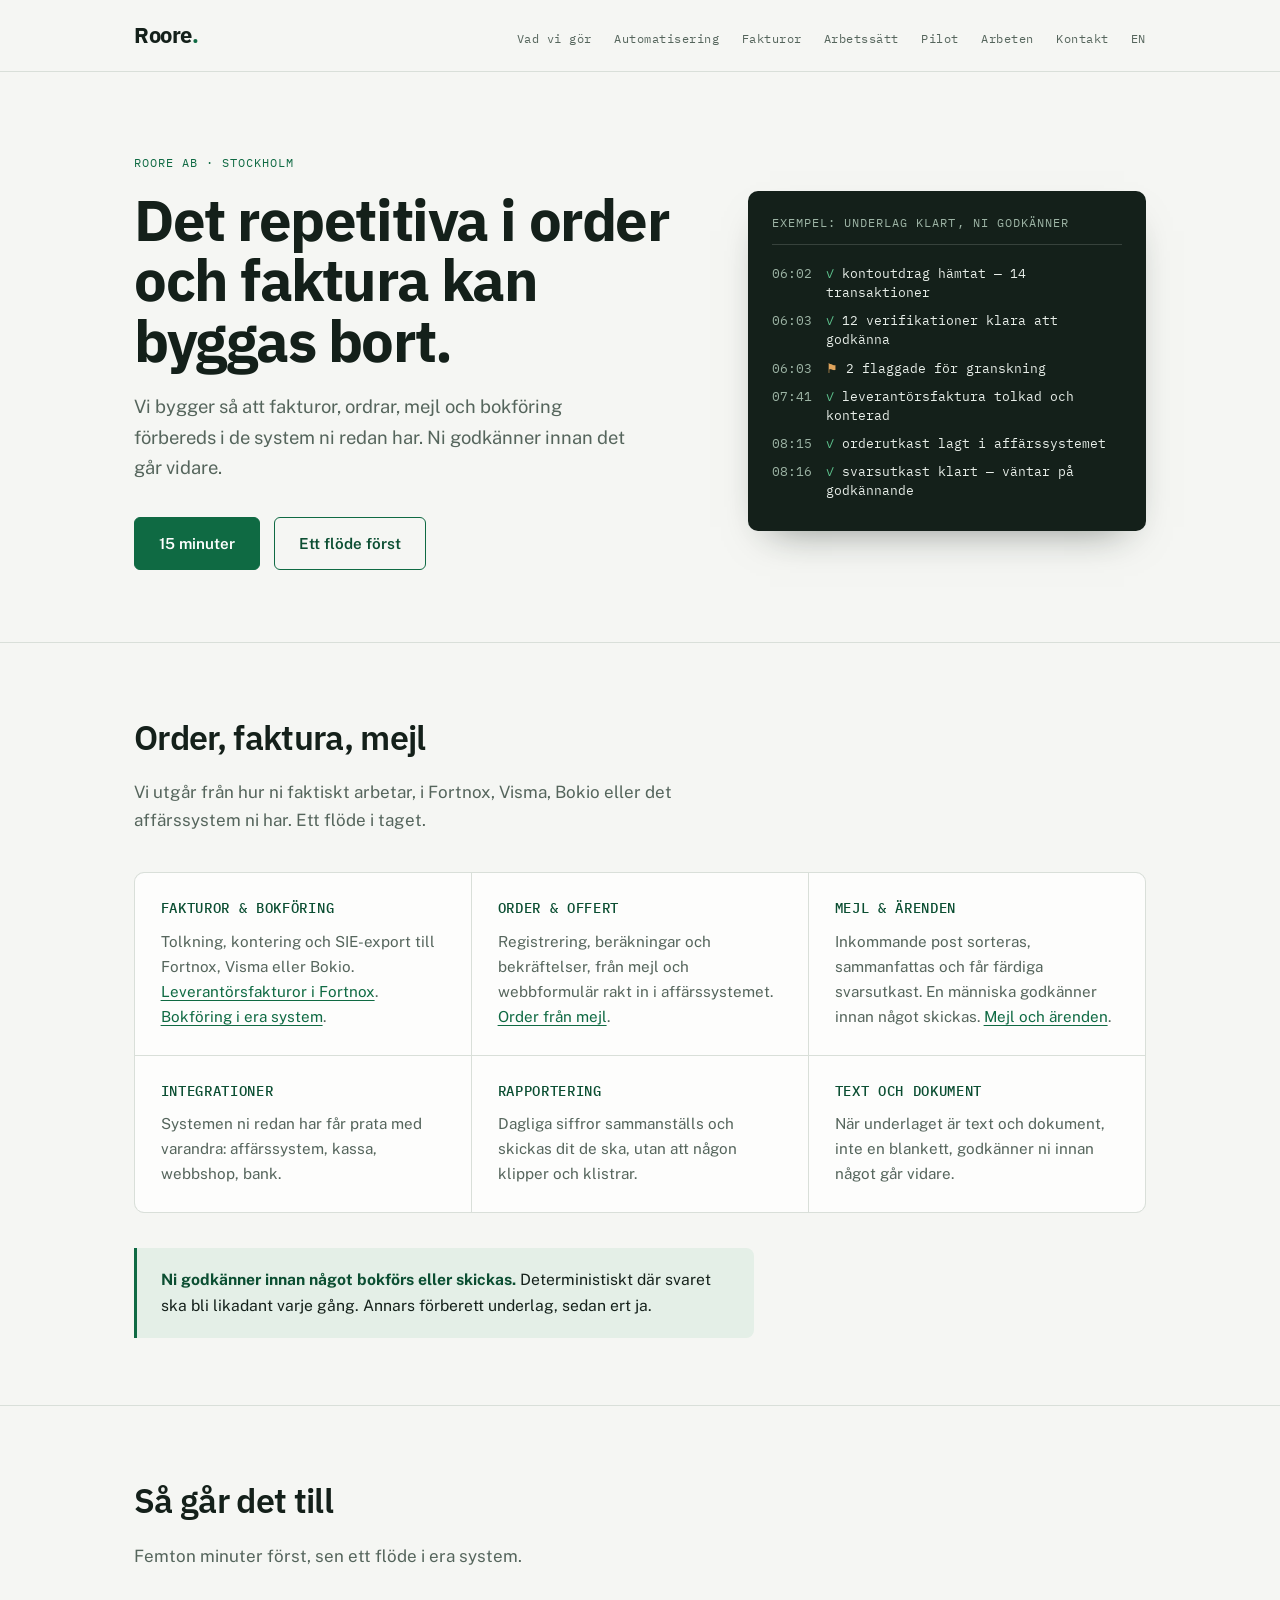
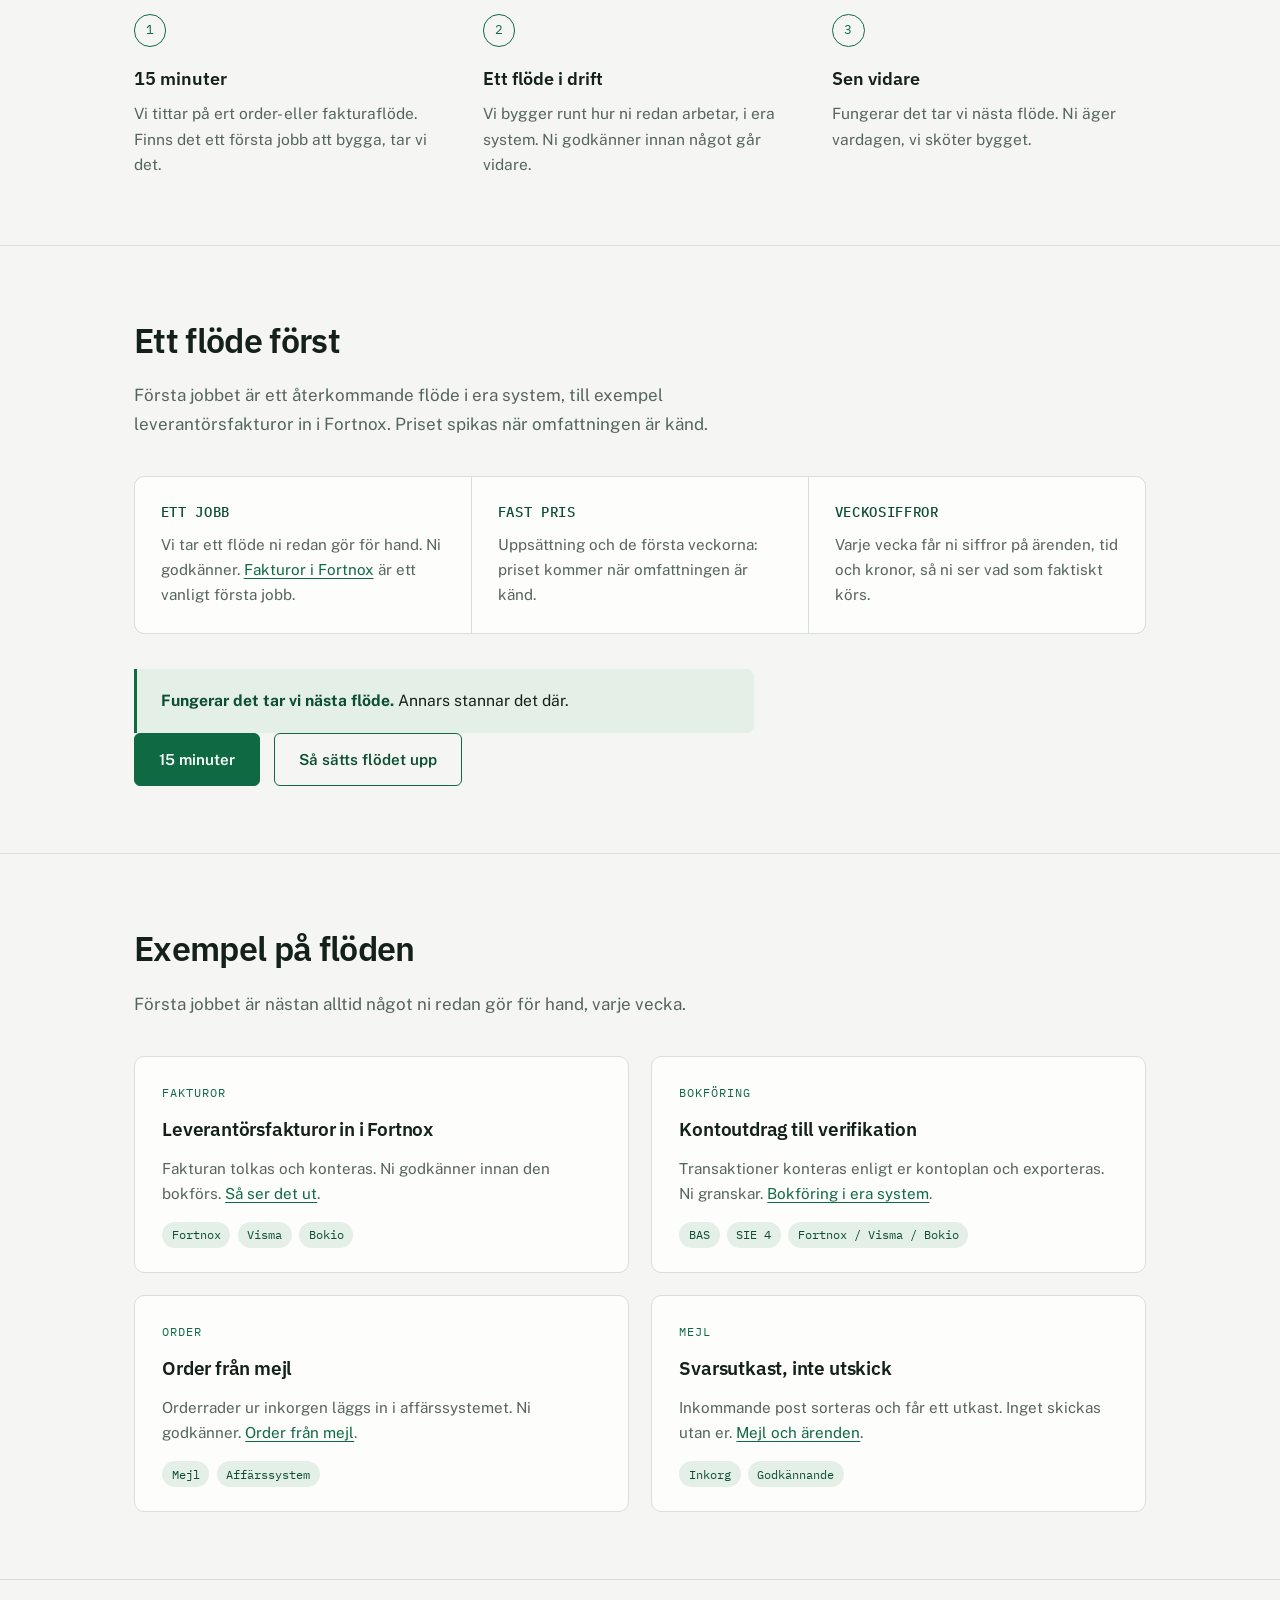
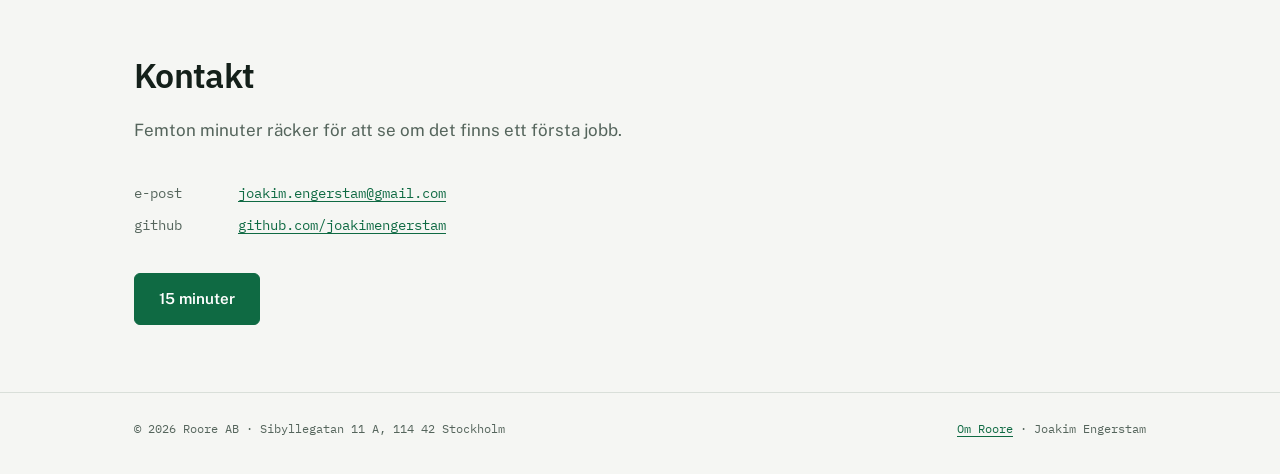
==== index.html @ 655c4628 "Minor updates" ====
<!DOCTYPE html>
<html lang="sv">
<head>
    <meta charset="UTF-8">
    <meta name="viewport" content="width=device-width, initial-scale=1.0">
    <title>Order och faktura, förberedda. Ni godkänner. | Roore AB</title>
    <meta name="description" content="Vi förbereder order, fakturor, mejl och bokföring i de system ni redan har. Ni godkänner innan det går vidare.">
    <link rel="canonical" href="https://roore.se/">
    <link rel="alternate" hreflang="sv" href="https://roore.se/">
    <link rel="alternate" hreflang="en" href="https://roore.se/en/">
    <link rel="alternate" hreflang="x-default" href="https://roore.se/">
    <meta name="theme-color" content="#0F6A43">
    <meta property="og:type" content="website">
    <meta property="og:locale" content="sv_SE">
    <meta property="og:locale:alternate" content="en_US">
    <meta property="og:site_name" content="Roore AB">
    <meta property="og:title" content="Order och faktura, förberedda. Ni godkänner. | Roore AB">
    <meta property="og:description" content="Vi förbereder order, fakturor, mejl och bokföring i de system ni redan har. Ni godkänner innan det går vidare.">
    <meta property="og:url" content="https://roore.se/">
    <meta property="og:image" content="https://roore.se/images/og.png">
    <meta property="og:image:width" content="1200">
    <meta property="og:image:height" content="630">
    <meta name="twitter:card" content="summary_large_image">
    <meta name="twitter:title" content="Order och faktura, förberedda. Ni godkänner. | Roore AB">
    <meta name="twitter:description" content="Vi förbereder order, fakturor, mejl och bokföring. Ni godkänner innan det går vidare.">
    <meta name="twitter:image" content="https://roore.se/images/og.png">
    <link rel="icon" href="/favicon.svg" type="image/svg+xml">
    <link rel="icon" href="/favicon.ico" sizes="any">
    <link rel="apple-touch-icon" href="/apple-touch-icon.png">
    <script type="application/ld+json">
{
  "@context": "https://schema.org",
  "@graph": [
    {
      "@type": "Organization",
      "@id": "https://roore.se/#organization",
      "name": "Roore AB",
      "url": "https://roore.se/",
      "email": "joakim.engerstam@gmail.com",
      "taxID": "556844-3856",
      "logo": "https://roore.se/apple-touch-icon.png",
      "address": {
        "@type": "PostalAddress",
        "streetAddress": "Sibyllegatan 11 A",
        "postalCode": "114 42",
        "addressLocality": "Stockholm",
        "addressCountry": "SE"
      },
      "sameAs": [
        "https://www.linkedin.com/company/roore"
      ]
    },
    {
      "@type": "ProfessionalService",
      "@id": "https://roore.se/#service",
      "name": "Roore AB",
      "url": "https://roore.se/",
      "image": "https://roore.se/images/og.png",
      "description": "Joakim Engerstam på Roore AB förbereder order, fakturor, mejl och bokföring i era system. Ni godkänner innan det går vidare.",
      "areaServed": {
        "@type": "Country",
        "name": "Sweden"
      },
      "provider": {
        "@id": "https://roore.se/#organization"
      }
    },
    {
      "@type": "WebSite",
      "@id": "https://roore.se/#website",
      "url": "https://roore.se/",
      "name": "Roore AB",
      "inLanguage": [
        "sv",
        "en"
      ],
      "publisher": {
        "@id": "https://roore.se/#organization"
      }
    }
  ]
}
    </script>
    <link rel="preconnect" href="https://fonts.googleapis.com">
    <link rel="preconnect" href="https://fonts.gstatic.com" crossorigin>
    <link href="https://fonts.googleapis.com/css2?family=IBM+Plex+Sans:ital,wght@0,400;0,500;0,600;0,700;1,400&family=Public+Sans:wght@400;500;600&family=IBM+Plex+Mono:wght@400;500&display=swap" rel="stylesheet">
    <link rel="stylesheet" href="./styles.css">
</head>

<body>
    <header class="site">
        <div class="site-bar">
            <a href="#top" class="logo">Roore<em>.</em></a>
            <nav class="site-nav" aria-label="Sidnavigation">
                <a href="#tjanster">Vad vi gör</a>
                <a href="/ai-medarbetare/">Automatisering</a>
                <a href="/leverantorsfakturor-fortnox/">Fakturor</a>
                <a href="#arbetssatt">Arbetssätt</a>
                <a href="/pilot/">Pilot</a>
                <a href="#arbeten">Arbeten</a>
                <a href="#kontakt">Kontakt</a>
                <a href="/en/" hreflang="en">EN</a>
            </nav>
        </div>
    </header>

    <main id="top">
        <!-- Hero -->
        <section class="hero">
            <div class="wrap hero-grid">
                <div>
                    <p class="eyebrow">Roore AB · Stockholm</p>
                    <h1>Det repetitiva i order och faktura kan byggas bort.</h1>
                    <p class="lede">
                        Vi bygger så att fakturor, ordrar, mejl och bokföring förbereds i de system ni redan har.
                        Ni godkänner innan det går vidare.
                    </p>
                    <div class="cta-row">
                        <a href="mailto:joakim.engerstam@gmail.com?subject=15%20minuter" class="btn btn-primary">15 minuter</a>
                        <a href="/pilot/" class="btn btn-ghost">Ett flöde först</a>
                    </div>
                </div>

                <!-- Morgonloggen — signature -->
                <div class="log-card" aria-label="Exempel: underlag klart, ni godkänner">
                    <p class="log-title">Exempel: underlag klart, ni godkänner</p>
                    <ol>
                        <li><span class="log-time">06:02</span><span><span class="log-ok">✓</span> kontoutdrag hämtat — 14 transaktioner</span></li>
                        <li><span class="log-time">06:03</span><span><span class="log-ok">✓</span> 12 verifikationer klara att godkänna</span></li>
                        <li><span class="log-time">06:03</span><span><span class="log-flag">⚑</span> 2 flaggade för granskning</span></li>
                        <li><span class="log-time">07:41</span><span><span class="log-ok">✓</span> leverantörsfaktura tolkad och konterad</span></li>
                        <li><span class="log-time">08:15</span><span><span class="log-ok">✓</span> orderutkast lagt i affärssystemet</span></li>
                        <li><span class="log-time">08:16</span><span><span class="log-ok">✓</span> svarsutkast klart — väntar på godkännande</span></li>
                    </ol>
                </div>
            </div>
        </section>

        <!-- Order, faktura, mejl -->
        <section class="block" id="tjanster">
            <div class="wrap">
                <h2>Order, faktura, mejl</h2>
                <p class="intro">
                    Vi utgår från hur ni faktiskt arbetar, i Fortnox, Visma, Bokio eller det affärssystem ni har.
                    Ett flöde i taget.
                </p>
                <div class="flows">
                    <div class="flow">
                        <h3>Fakturor &amp; bokföring</h3>
                        <p>Tolkning, kontering och SIE-export till Fortnox, Visma eller Bokio. <a href="/leverantorsfakturor-fortnox/">Leverantörsfakturor i Fortnox</a>. <a href="/bokforing/">Bokföring i era system</a>.</p>
                    </div>
                    <div class="flow">
                        <h3>Order &amp; offert</h3>
                        <p>Registrering, beräkningar och bekräftelser, från mejl och webbformulär rakt in i affärssystemet. <a href="/order-fran-mejl/">Order från mejl</a>.</p>
                    </div>
                    <div class="flow">
                        <h3>Mejl &amp; ärenden</h3>
                        <p>Inkommande post sorteras, sammanfattas och får färdiga svarsutkast. En människa godkänner innan något skickas. <a href="/mejl-arenden/">Mejl och ärenden</a>.</p>
                    </div>
                    <div class="flow">
                        <h3>Integrationer</h3>
                        <p>Systemen ni redan har får prata med varandra: affärssystem, kassa, webbshop, bank.</p>
                    </div>
                    <div class="flow">
                        <h3>Rapportering</h3>
                        <p>Dagliga siffror sammanställs och skickas dit de ska, utan att någon klipper och klistrar.</p>
                    </div>
                    <div class="flow">
                        <h3>Text och dokument</h3>
                        <p>När underlaget är text och dokument, inte en blankett, godkänner ni innan något går vidare.</p>
                    </div>
                </div>
                <p class="principle">
                    <strong>Ni godkänner innan något bokförs eller skickas.</strong>
                    Deterministiskt där svaret ska bli likadant varje gång. Annars förberett underlag, sedan ert ja.
                </p>
            </div>
        </section>

        <!-- Arbetssätt -->
        <section class="block" id="arbetssatt">
            <div class="wrap">
                <h2>Så går det till</h2>
                <p class="intro">Femton minuter först, sen ett flöde i era system.</p>
                <div class="steps">
                    <div class="step">
                        <h3>15 minuter</h3>
                        <p>Vi tittar på ert order- eller fakturaflöde. Finns det ett första jobb att bygga, tar vi det.</p>
                    </div>
                    <div class="step">
                        <h3>Ett flöde i drift</h3>
                        <p>Vi bygger runt hur ni redan arbetar, i era system. Ni godkänner innan något går vidare.</p>
                    </div>
                    <div class="step">
                        <h3>Sen vidare</h3>
                        <p>Fungerar det tar vi nästa flöde. Ni äger vardagen, vi sköter bygget.</p>
                    </div>
                </div>
            </div>
        </section>

        <!-- Pilot -->
        <section class="block" id="pilot">
            <div class="wrap">
                <h2>Ett flöde först</h2>
                <p class="intro">
                    Första jobbet är ett återkommande flöde i era system, till exempel leverantörsfakturor in i Fortnox.
                    Priset spikas när omfattningen är känd.
                </p>
                <div class="flows">
                    <div class="flow">
                        <h3>Ett jobb</h3>
                        <p>Vi tar ett flöde ni redan gör för hand. Ni godkänner. <a href="/leverantorsfakturor-fortnox/">Fakturor i Fortnox</a> är ett vanligt första jobb.</p>
                    </div>
                    <div class="flow">
                        <h3>Fast pris</h3>
                        <p>Uppsättning och de första veckorna: priset kommer när omfattningen är känd.</p>
                    </div>
                    <div class="flow">
                        <h3>Veckosiffror</h3>
                        <p>Varje vecka får ni siffror på ärenden, tid och kronor, så ni ser vad som faktiskt körs.</p>
                    </div>
                </div>
                <p class="principle">
                    <strong>Fungerar det tar vi nästa flöde.</strong>
                    Annars stannar det där.
                </p>
                <div class="cta-row">
                    <a href="mailto:joakim.engerstam@gmail.com?subject=15%20minuter" class="btn btn-primary">15 minuter</a>
                    <a href="/pilot/" class="btn btn-ghost">Så sätts flödet upp</a>
                </div>
            </div>
        </section>

        <!-- Utvalda arbeten -->
        <section class="block" id="arbeten">
            <div class="wrap">
                <h2>Exempel på flöden</h2>
                <p class="intro">Första jobbet är nästan alltid något ni redan gör för hand, varje vecka.</p>
                <div class="works">
                    <div class="work">
                        <p class="kicker">Fakturor</p>
                        <h3>Leverantörsfakturor in i Fortnox</h3>
                        <p>Fakturan tolkas och konteras. Ni godkänner innan den bokförs. <a href="/leverantorsfakturor-fortnox/">Så ser det ut</a>.</p>
                        <div class="tags"><span class="tag">Fortnox</span><span class="tag">Visma</span><span class="tag">Bokio</span></div>
                    </div>
                    <div class="work">
                        <p class="kicker">Bokföring</p>
                        <h3>Kontoutdrag till verifikation</h3>
                        <p>Transaktioner konteras enligt er kontoplan och exporteras. Ni granskar. <a href="/bokforing/">Bokföring i era system</a>.</p>
                        <div class="tags"><span class="tag">BAS</span><span class="tag">SIE 4</span><span class="tag">Fortnox / Visma / Bokio</span></div>
                    </div>
                    <div class="work">
                        <p class="kicker">Order</p>
                        <h3>Order från mejl</h3>
                        <p>Orderrader ur inkorgen läggs in i affärssystemet. Ni godkänner. <a href="/order-fran-mejl/">Order från mejl</a>.</p>
                        <div class="tags"><span class="tag">Mejl</span><span class="tag">Affärssystem</span></div>
                    </div>
                    <div class="work">
                        <p class="kicker">Mejl</p>
                        <h3>Svarsutkast, inte utskick</h3>
                        <p>Inkommande post sorteras och får ett utkast. Inget skickas utan er. <a href="/mejl-arenden/">Mejl och ärenden</a>.</p>
                        <div class="tags"><span class="tag">Inkorg</span><span class="tag">Godkännande</span></div>
                    </div>
                </div>
            </div>
        </section>

        <!-- Kontakt -->
        <section class="block" id="kontakt">
            <div class="wrap">
                <h2>Kontakt</h2>
                <p class="intro">
                    Femton minuter räcker för att se om det finns ett första jobb.
                </p>
                <ul class="contact-lines">
                    <li><span class="label">e-post</span><a href="mailto:joakim.engerstam@gmail.com">joakim.engerstam@gmail.com</a></li>
                    <li><span class="label">github</span><a href="https://github.com/joakimengerstam" rel="noopener">github.com/joakimengerstam</a></li>
                </ul>
                <a href="mailto:joakim.engerstam@gmail.com?subject=15%20minuter" class="btn btn-primary">15 minuter</a>
            </div>
        </section>
    </main>

    <footer class="site">
        <div class="wrap">
            <span>© 2026 Roore AB · Sibyllegatan 11 A, 114 42 Stockholm</span>
            <span><a href="/om/">Om Roore</a> · Joakim Engerstam</span>
        </div>
    </footer>

</body>
</html>
---- styles.css ----
/* ============================================================
   Roore AB — company page
   Palette: paper #F5F6F3 · ink #14201A · green #0F6A43 · amber #B4690E
   Type: IBM Plex Sans (display) · Public Sans (body) · IBM Plex Mono (utility)
   ============================================================ */

:root {
    --paper: #F5F6F3;
    --paper-raised: #FDFDFC;
    --ink: #14201A;
    --muted: #55655C;
    --line: #D9DFD9;
    --green: #0F6A43;
    --green-deep: #0B4E32;
    --green-soft: #E4EFE7;
    --amber: #B4690E;

    --font-display: "IBM Plex Sans", "Public Sans", sans-serif;
    --font-body: "Public Sans", -apple-system, sans-serif;
    --font-mono: "IBM Plex Mono", ui-monospace, monospace;

    --measure: 62ch;
    --page: 1060px;
}

* { margin: 0; padding: 0; box-sizing: border-box; }

html { scroll-behavior: smooth; }

body {
    font-family: var(--font-body);
    font-size: 1.0625rem;
    line-height: 1.65;
    color: var(--ink);
    background: var(--paper);
    -webkit-font-smoothing: antialiased;
}

::selection { background: var(--green); color: #fff; }

a { color: var(--green); text-decoration-thickness: 1px; text-underline-offset: 3px; }
a:hover { color: var(--green-deep); }

:focus-visible {
    outline: 2px solid var(--green);
    outline-offset: 3px;
    border-radius: 2px;
}

.wrap {
    max-width: var(--page);
    margin: 0 auto;
    padding: 0 1.5rem;
}

/* ---------- header ---------- */

header.site {
    border-bottom: 1px solid var(--line);
    background: var(--paper);
}

.site-bar {
    max-width: var(--page);
    margin: 0 auto;
    padding: 1.1rem 1.5rem;
    display: flex;
    align-items: baseline;
    justify-content: space-between;
    gap: 1rem;
    flex-wrap: wrap;
}

.logo {
    font-family: var(--font-display);
    font-weight: 700;
    font-size: 1.35rem;
    letter-spacing: -0.02em;
    color: var(--ink);
    text-decoration: none;
}
.logo em { font-style: normal; color: var(--green); }

nav.site-nav { display: flex; gap: 1.4rem; flex-wrap: wrap; }
nav.site-nav a {
    font-family: var(--font-mono);
    font-size: 0.78rem;
    letter-spacing: 0.04em;
    color: var(--muted);
    text-decoration: none;
}
nav.site-nav a:hover { color: var(--green-deep); }

/* ---------- hero ---------- */

.hero { padding: 5rem 0 4.5rem; }

.hero-grid {
    display: grid;
    grid-template-columns: minmax(0, 7fr) minmax(0, 5fr);
    gap: 3.5rem;
    align-items: center;
}

.eyebrow {
    font-family: var(--font-mono);
    font-size: 0.78rem;
    letter-spacing: 0.08em;
    text-transform: uppercase;
    color: var(--green);
    margin-bottom: 1.1rem;
}

.hero h1 {
    font-family: var(--font-display);
    font-weight: 700;
    font-size: clamp(2.3rem, 5.2vw, 3.6rem);
    line-height: 1.05;
    letter-spacing: -0.025em;
    margin-bottom: 1.3rem;
}

.hero .lede {
    max-width: 46ch;
    font-size: 1.15rem;
    color: var(--muted);
    margin-bottom: 2.1rem;
}

.cta-row { display: flex; gap: 0.9rem; flex-wrap: wrap; }

.btn {
    display: inline-block;
    font-family: var(--font-body);
    font-weight: 600;
    font-size: 0.95rem;
    padding: 0.8rem 1.5rem;
    border-radius: 6px;
    text-decoration: none;
    border: 1.5px solid var(--green);
    transition: background 0.15s ease, color 0.15s ease;
}
.btn-primary { background: var(--green); color: #fff; }
.btn-primary:hover { background: var(--green-deep); border-color: var(--green-deep); color: #fff; }
.btn-ghost { color: var(--green-deep); background: transparent; }
.btn-ghost:hover { background: var(--green-soft); color: var(--green-deep); }

/* ---------- morgonloggen (signature) ---------- */

.log-card {
    background: var(--ink);
    color: #E8EEE9;
    border-radius: 10px;
    padding: 1.4rem 1.5rem 1.6rem;
    box-shadow: 0 18px 40px -22px rgba(20, 32, 26, 0.55);
}

.log-title {
    font-family: var(--font-mono);
    font-size: 0.72rem;
    letter-spacing: 0.09em;
    text-transform: uppercase;
    color: #9DB4A5;
    border-bottom: 1px solid rgba(232, 238, 233, 0.16);
    padding-bottom: 0.75rem;
    margin-bottom: 0.9rem;
}

.log-card ol { list-style: none; }

.log-card li {
    font-family: var(--font-mono);
    font-size: 0.8rem;
    line-height: 1.5;
    display: flex;
    gap: 0.9rem;
    padding: 0.28rem 0;
    opacity: 0;
    animation: log-line 0.5s ease forwards;
}
.log-card li:nth-child(1) { animation-delay: 0.3s; }
.log-card li:nth-child(2) { animation-delay: 0.75s; }
.log-card li:nth-child(3) { animation-delay: 1.2s; }
.log-card li:nth-child(4) { animation-delay: 1.9s; }
.log-card li:nth-child(5) { animation-delay: 2.5s; }
.log-card li:nth-child(6) { animation-delay: 3.1s; }

.log-time { color: #9DB4A5; flex-shrink: 0; }
.log-ok { color: #5CC08C; }
.log-flag { color: #E0A45C; }

@keyframes log-line {
    from { opacity: 0; transform: translateY(5px); }
    to   { opacity: 1; transform: none; }
}

/* ---------- sections ---------- */

section.block { padding: 4.2rem 0; border-top: 1px solid var(--line); }

.block h2 {
    font-family: var(--font-display);
    font-weight: 600;
    font-size: clamp(1.55rem, 3vw, 2.1rem);
    letter-spacing: -0.02em;
    margin-bottom: 0.8rem;
}

.block .intro {
    max-width: var(--measure);
    color: var(--muted);
    margin-bottom: 2.4rem;
}

/* vad vi automatiserar */

.flows {
    display: grid;
    grid-template-columns: repeat(auto-fit, minmax(280px, 1fr));
    gap: 1px;
    background: var(--line);
    border: 1px solid var(--line);
    border-radius: 10px;
    overflow: hidden;
}

.flow {
    background: var(--paper-raised);
    padding: 1.5rem 1.6rem 1.6rem;
}
.flow h3 {
    font-family: var(--font-mono);
    font-size: 0.85rem;
    font-weight: 500;
    letter-spacing: 0.05em;
    text-transform: uppercase;
    color: var(--green-deep);
    margin-bottom: 0.55rem;
}
.flow p { font-size: 0.95rem; color: var(--muted); }

.principle {
    max-width: var(--measure);
    margin-top: 2.2rem;
    padding: 1.2rem 1.5rem;
    background: var(--green-soft);
    border-left: 3px solid var(--green);
    border-radius: 0 8px 8px 0;
    font-size: 0.98rem;
}
.principle strong { color: var(--green-deep); }

/* arbetssätt */

.steps {
    display: grid;
    grid-template-columns: repeat(auto-fit, minmax(260px, 1fr));
    gap: 2.2rem;
    counter-reset: step;
}

.step { position: relative; padding-top: 0.4rem; }
.step::before {
    counter-increment: step;
    content: counter(step);
    display: block;
    font-family: var(--font-mono);
    font-size: 0.8rem;
    color: var(--green);
    border: 1px solid var(--green);
    border-radius: 999px;
    width: 1.9rem;
    height: 1.9rem;
    line-height: 1.9rem;
    text-align: center;
    margin-bottom: 1rem;
}
.step h3 {
    font-family: var(--font-display);
    font-weight: 600;
    font-size: 1.15rem;
    margin-bottom: 0.5rem;
}
.step p { font-size: 0.97rem; color: var(--muted); }

/* arbeten */

.works {
    display: grid;
    grid-template-columns: repeat(2, minmax(0, 1fr));
    gap: 1.4rem;
}

@media (max-width: 680px) {
    .works { grid-template-columns: 1fr; }
}

.work {
    background: var(--paper-raised);
    border: 1px solid var(--line);
    border-radius: 10px;
    padding: 1.6rem 1.7rem 1.5rem;
    display: flex;
    flex-direction: column;
    gap: 0.7rem;
}
.work .kicker {
    font-family: var(--font-mono);
    font-size: 0.72rem;
    letter-spacing: 0.08em;
    text-transform: uppercase;
    color: var(--green);
}
.work h3 {
    font-family: var(--font-display);
    font-weight: 600;
    font-size: 1.2rem;
    letter-spacing: -0.01em;
}
.work p { font-size: 0.95rem; color: var(--muted); flex-grow: 1; }

.tags { display: flex; flex-wrap: wrap; gap: 0.45rem; margin-top: 0.3rem; }
.tag {
    font-family: var(--font-mono);
    font-size: 0.72rem;
    color: var(--green-deep);
    background: var(--green-soft);
    padding: 0.22rem 0.6rem;
    border-radius: 999px;
}

/* kontakt */

.contact-lines {
    list-style: none;
    display: grid;
    gap: 0.55rem;
    margin-bottom: 2.2rem;
}
.contact-lines li {
    font-family: var(--font-mono);
    font-size: 0.88rem;
}
.contact-lines .label { color: var(--muted); display: inline-block; min-width: 6.5rem; }

/* footer */

footer.site {
    border-top: 1px solid var(--line);
    padding: 1.6rem 0 2.2rem;
}
footer.site .wrap {
    display: flex;
    justify-content: space-between;
    gap: 1rem;
    flex-wrap: wrap;
    font-family: var(--font-mono);
    font-size: 0.75rem;
    color: var(--muted);
}

/* ---------- responsive & motion ---------- */

@media (max-width: 820px) {
    .hero { padding: 3.2rem 0 3rem; }
    .hero-grid { grid-template-columns: 1fr; gap: 2.4rem; }
    section.block { padding: 3rem 0; }
}

@media (prefers-reduced-motion: reduce) {
    html { scroll-behavior: auto; }
    .log-card li { animation: none; opacity: 1; }
}
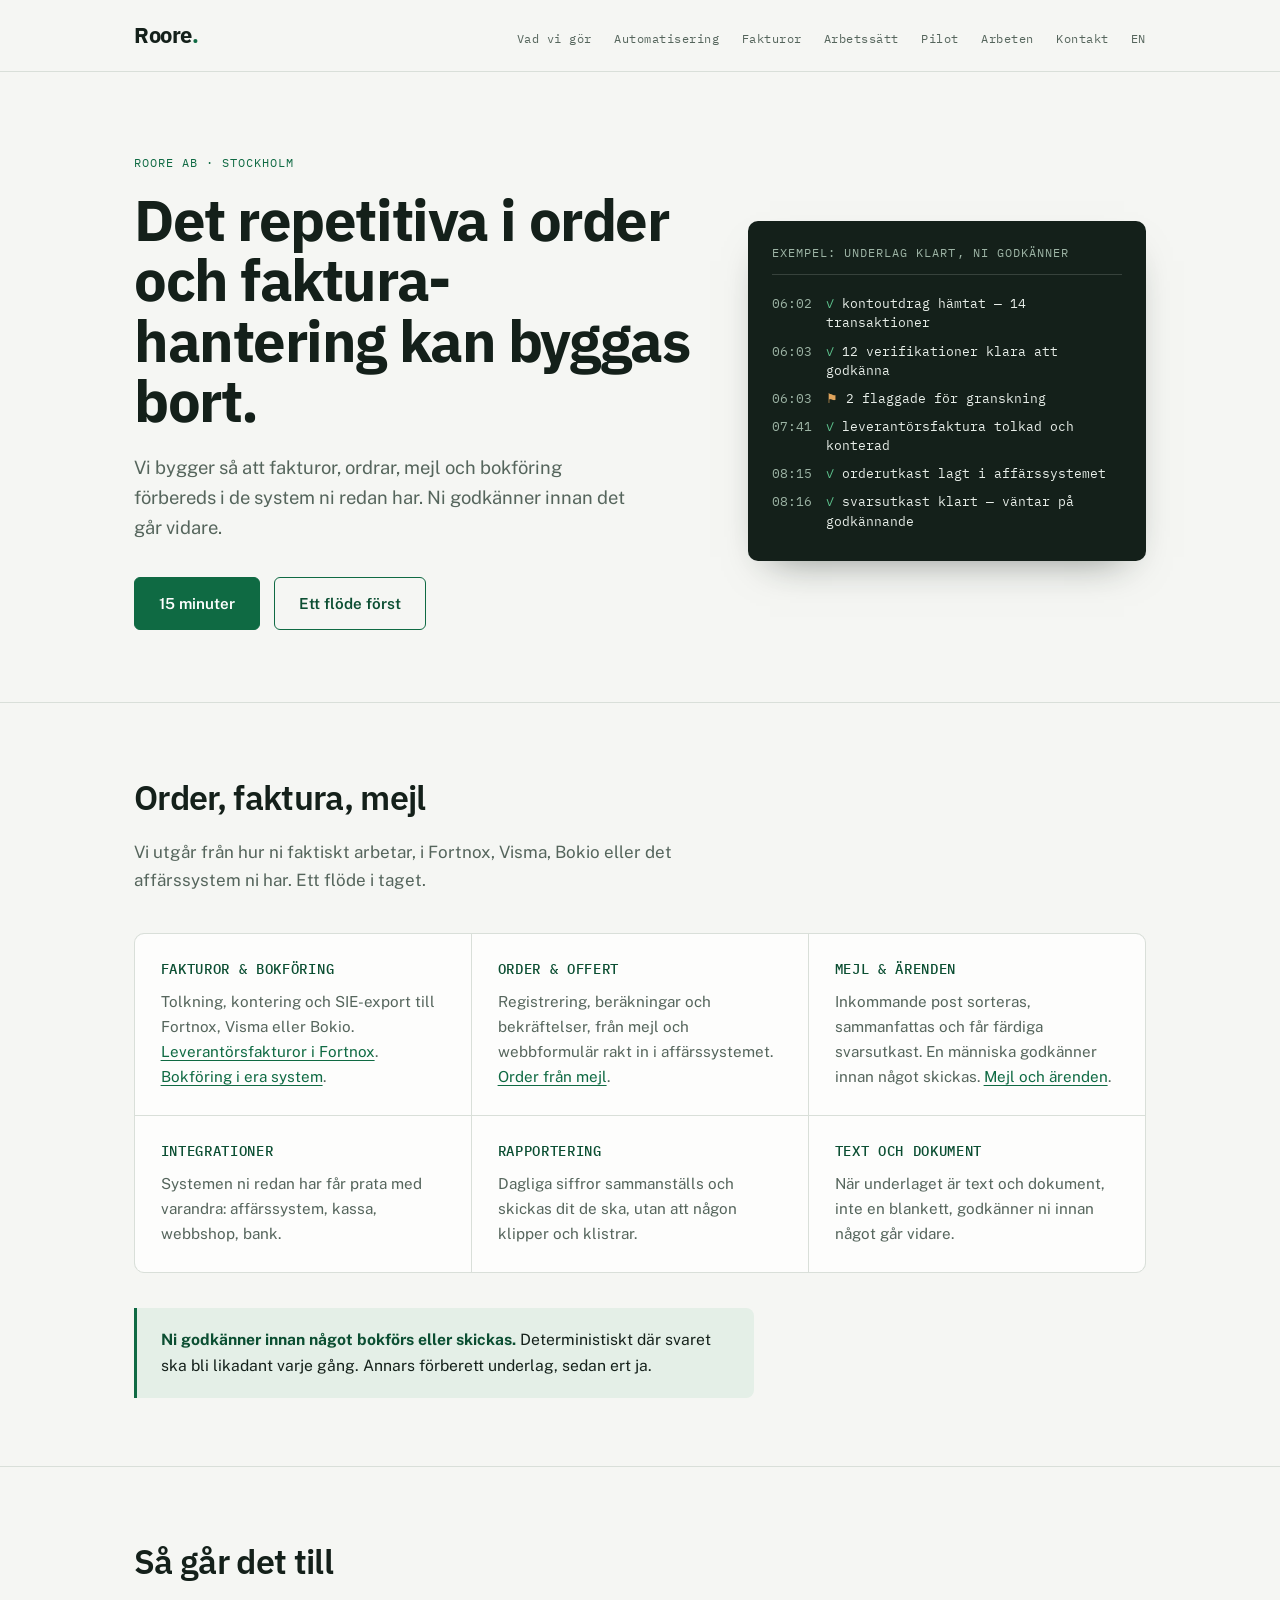
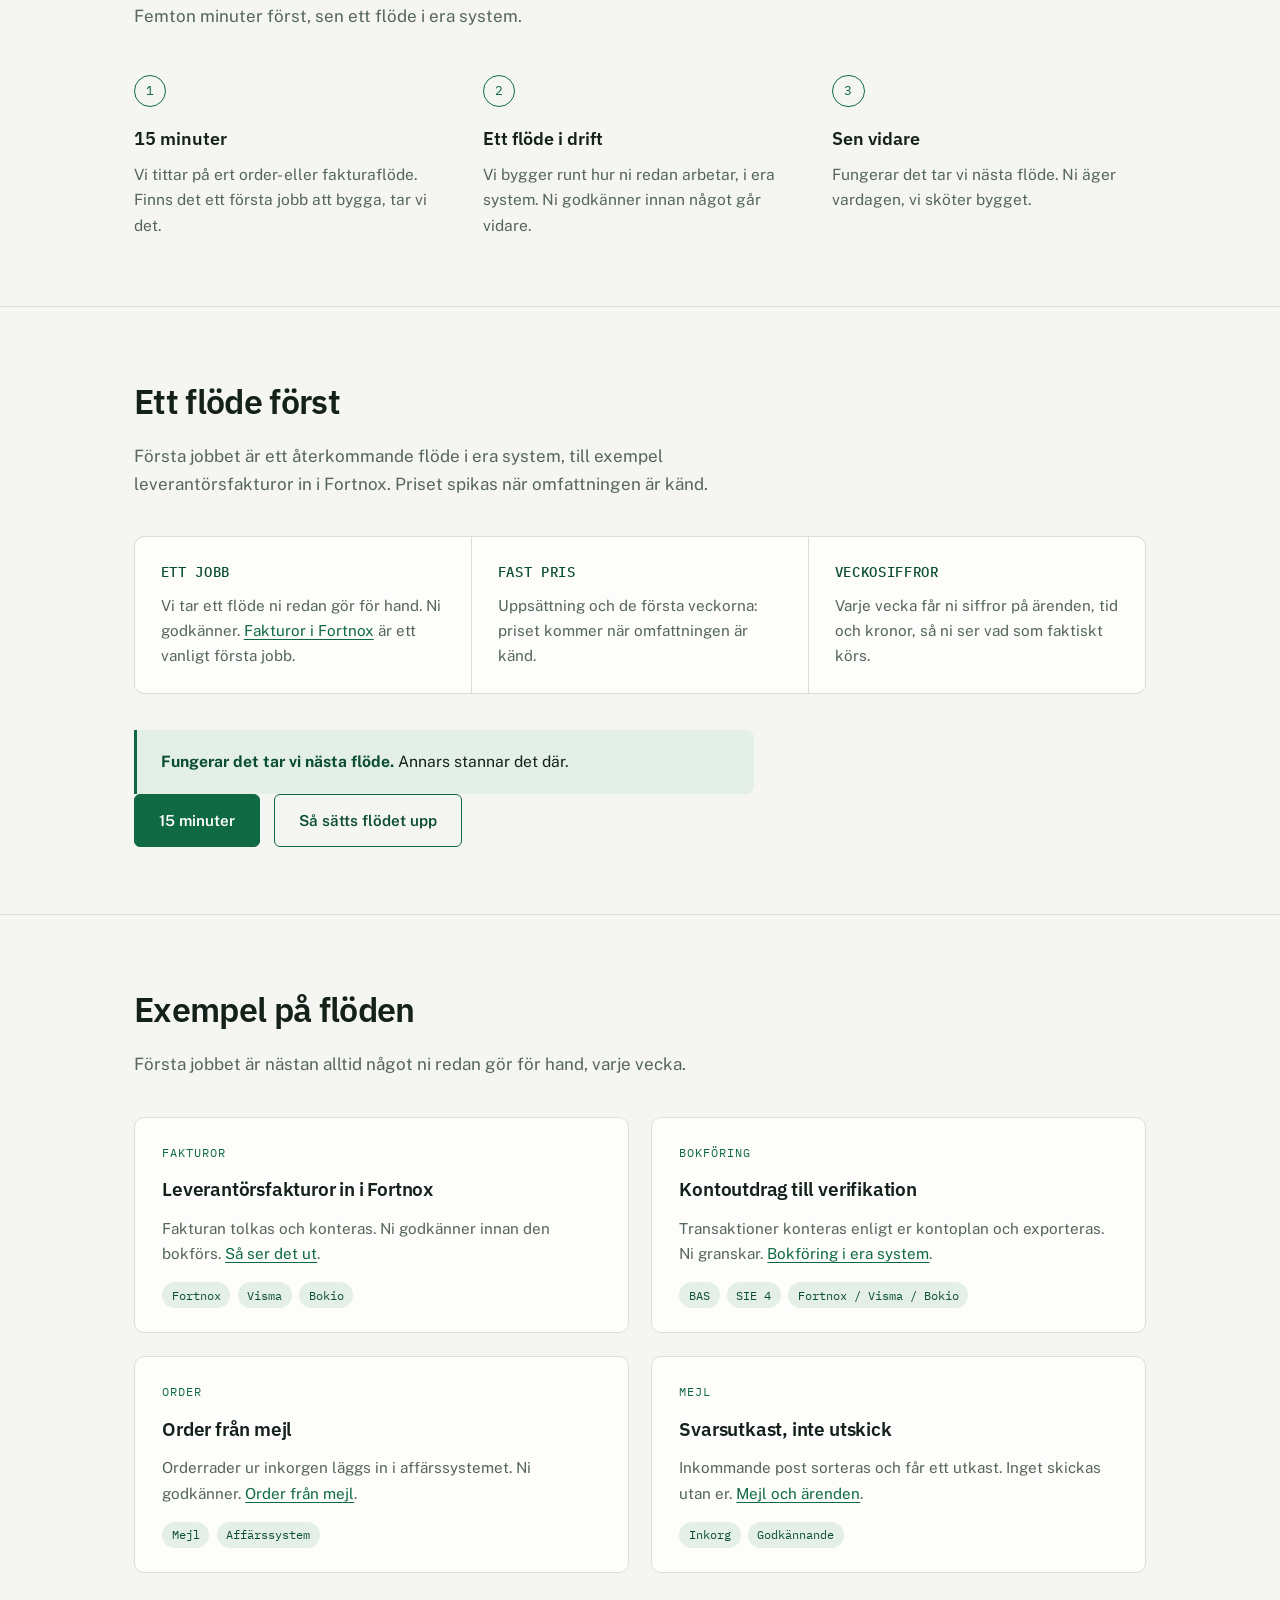
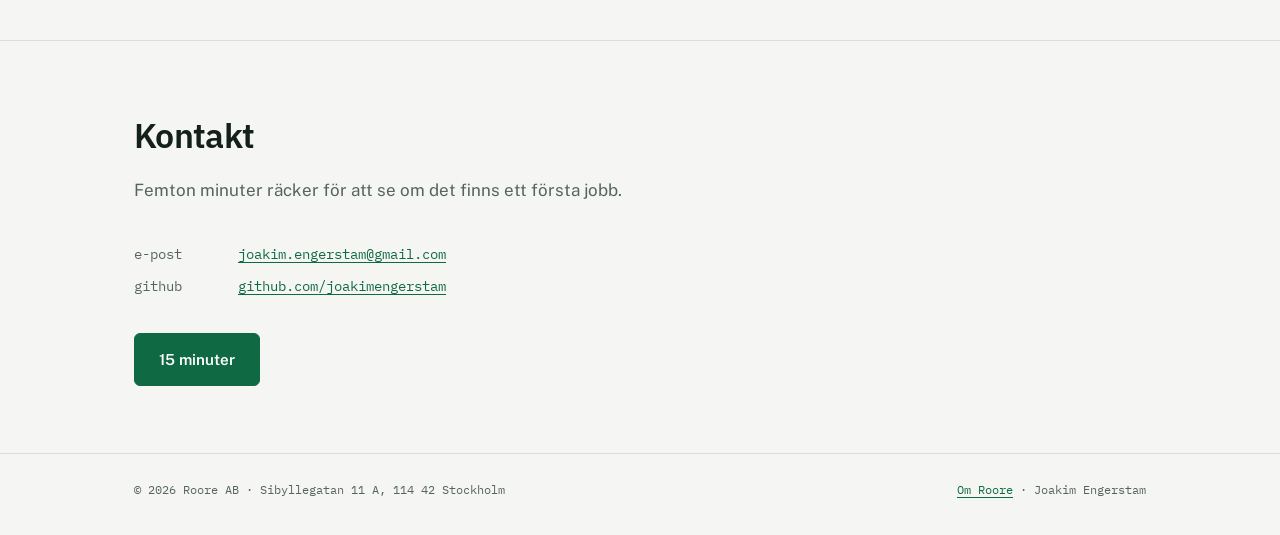
==== commit 2b55d30a: "Minor updates" ====
--- a/index.html
+++ b/index.html
@@ -110,7 +110,7 @@
             <div class="wrap hero-grid">
                 <div>
                     <p class="eyebrow">Roore AB · Stockholm</p>
-                    <h1>Det repetitiva i order och faktura kan byggas bort.</h1>
+                    <h1>Det repetitiva i order och faktura-hantering kan byggas bort.</h1>
                     <p class="lede">
                         Vi bygger så att fakturor, ordrar, mejl och bokföring förbereds i de system ni redan har.
                         Ni godkänner innan det går vidare.
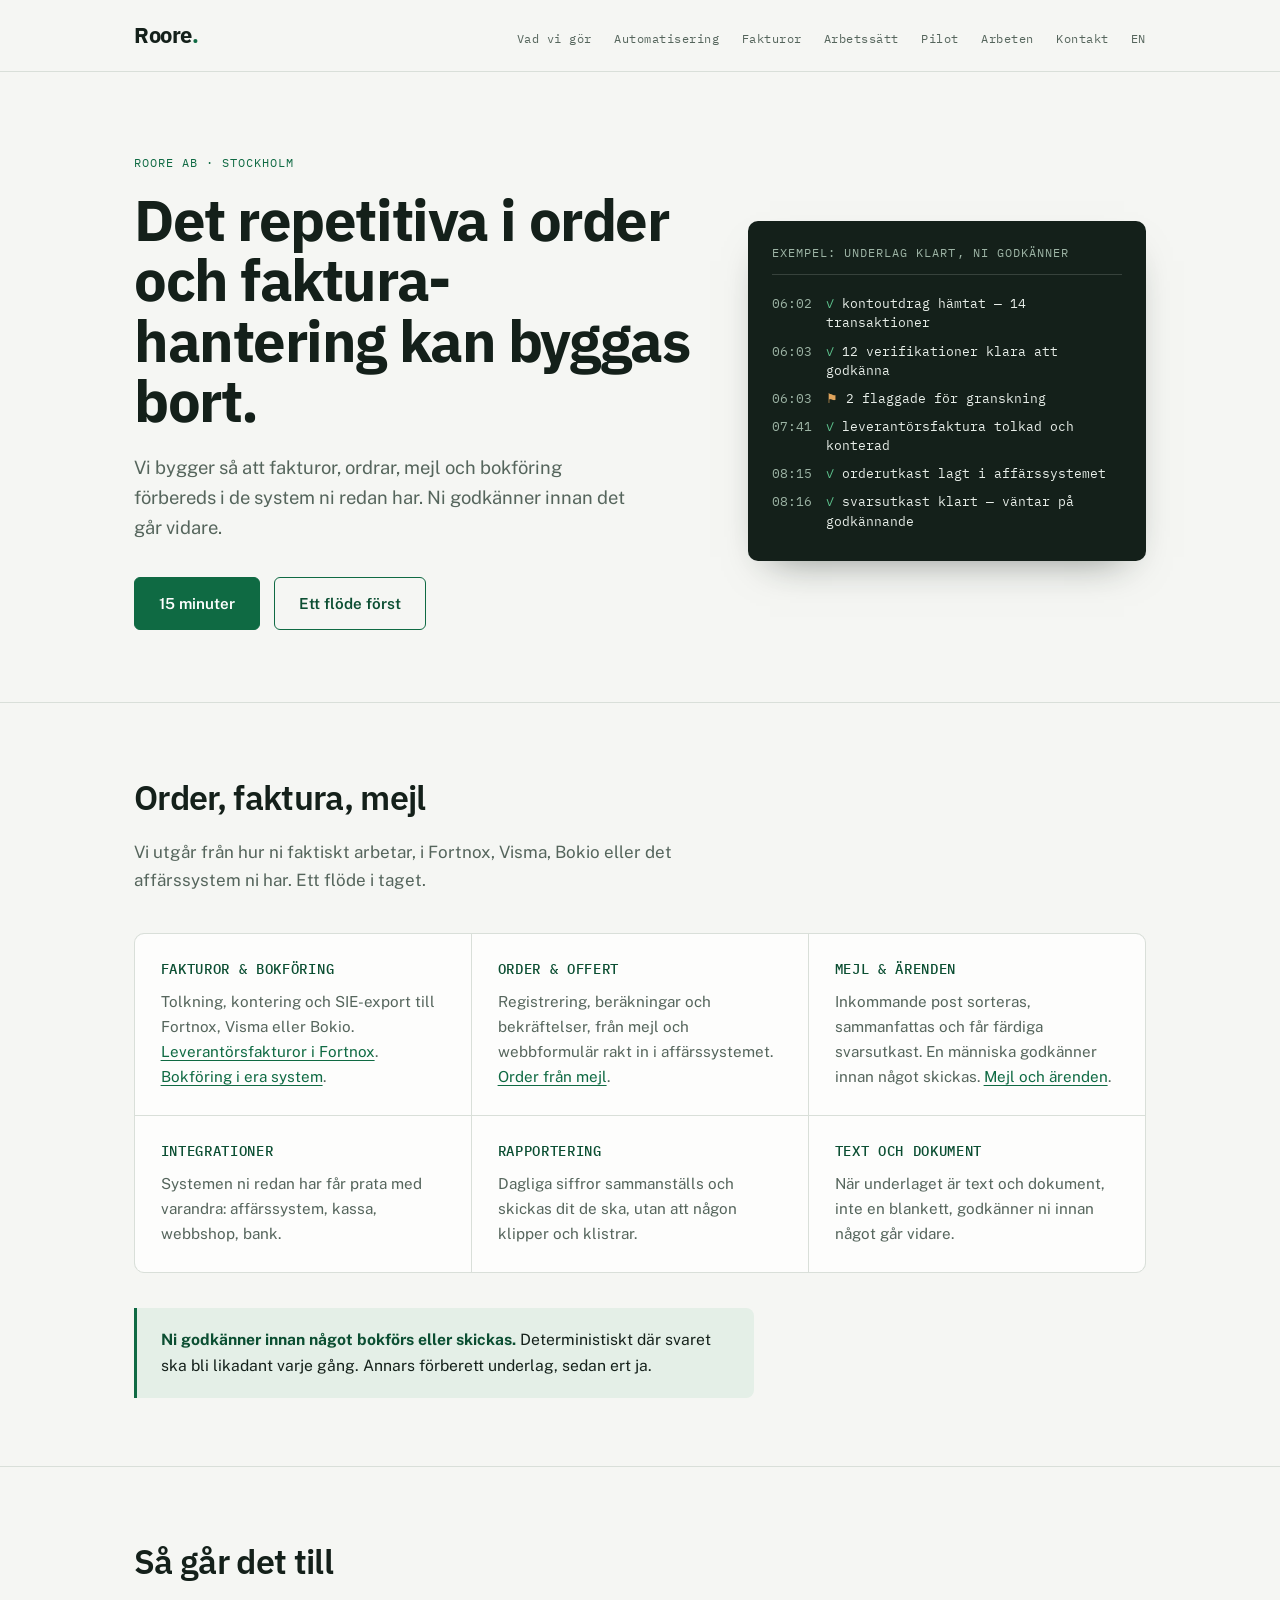
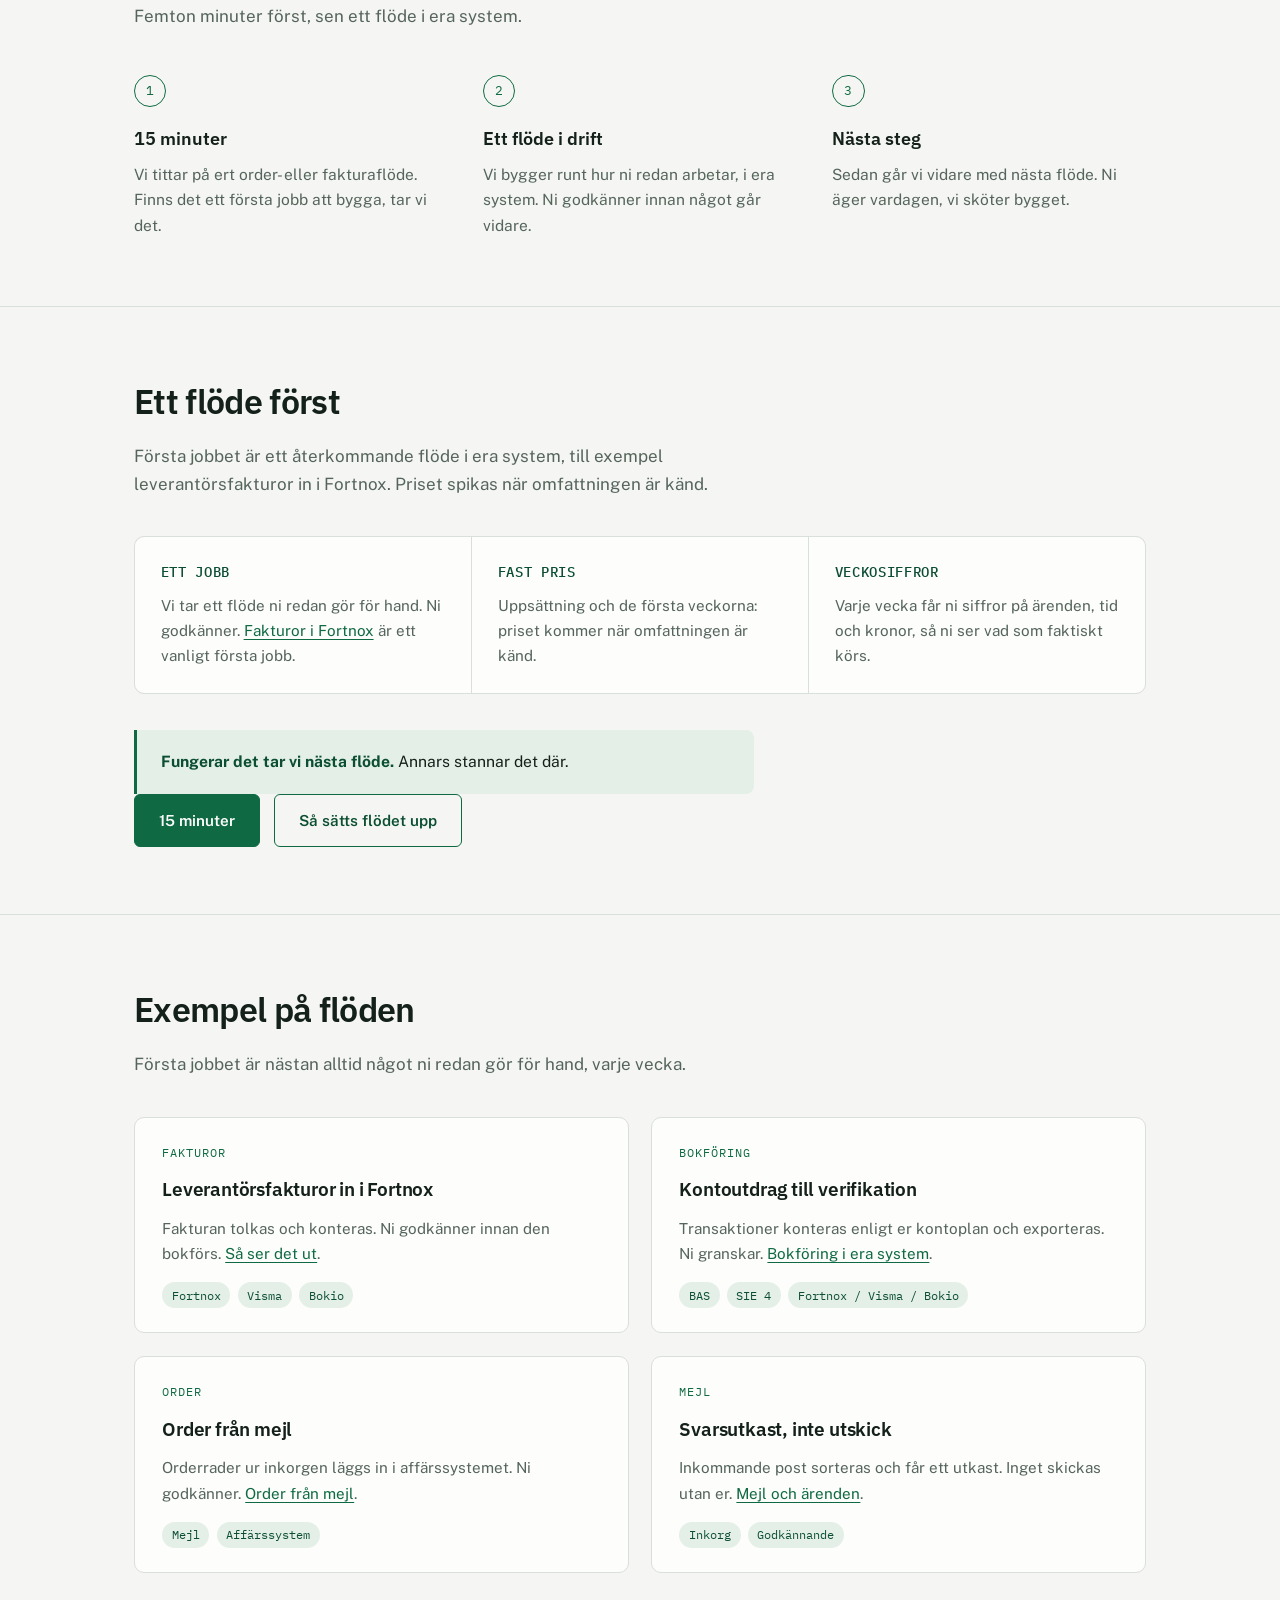
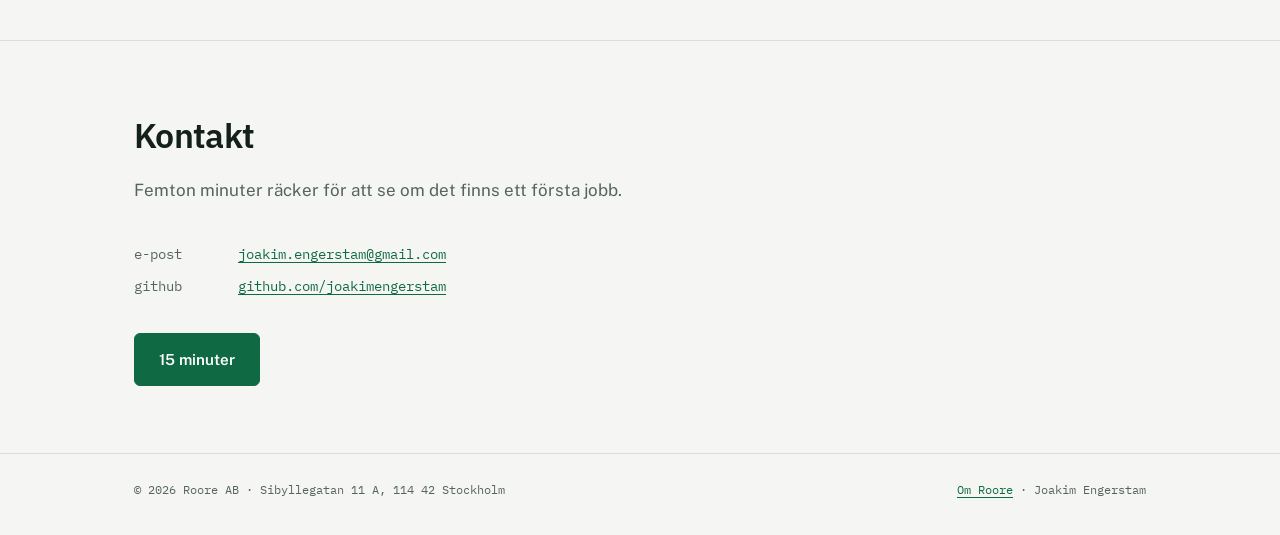
==== commit a2bca174: "Minor updates" ====
--- a/index.html
+++ b/index.html
@@ -3,7 +3,7 @@
 <head>
     <meta charset="UTF-8">
     <meta name="viewport" content="width=device-width, initial-scale=1.0">
-    <title>Order och faktura, förberedda. Ni godkänner. | Roore AB</title>
+    <title>Ordrar och fakturor, förberedda. Ni godkänner. | Roore AB</title>
     <meta name="description" content="Vi förbereder order, fakturor, mejl och bokföring i de system ni redan har. Ni godkänner innan det går vidare.">
     <link rel="canonical" href="https://roore.se/">
     <link rel="alternate" hreflang="sv" href="https://roore.se/">
@@ -192,8 +192,8 @@
                         <p>Vi bygger runt hur ni redan arbetar, i era system. Ni godkänner innan något går vidare.</p>
                     </div>
                     <div class="step">
-                        <h3>Sen vidare</h3>
-                        <p>Fungerar det tar vi nästa flöde. Ni äger vardagen, vi sköter bygget.</p>
+                        <h3>Nästa steg</h3>
+                        <p>Sedan går vi vidare med nästa flöde. Ni äger vardagen, vi sköter bygget.</p>
                     </div>
                 </div>
             </div>
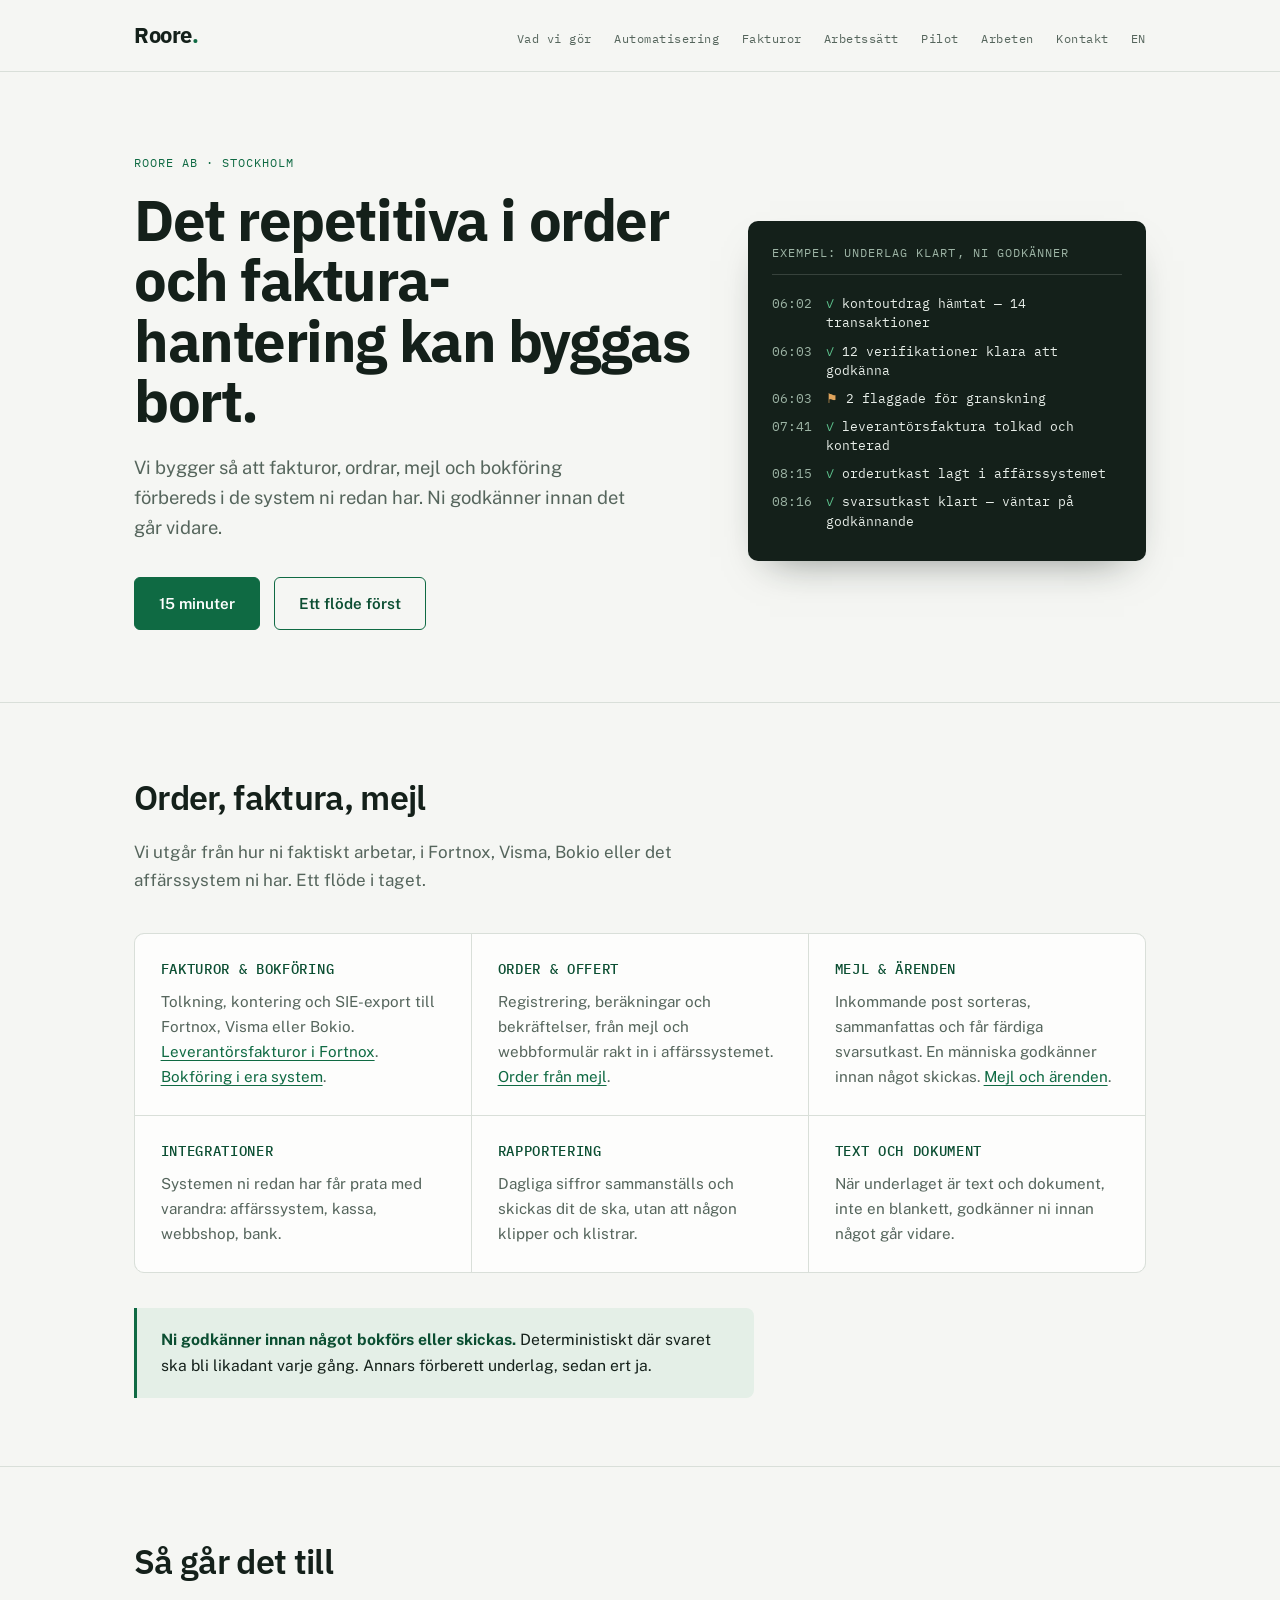
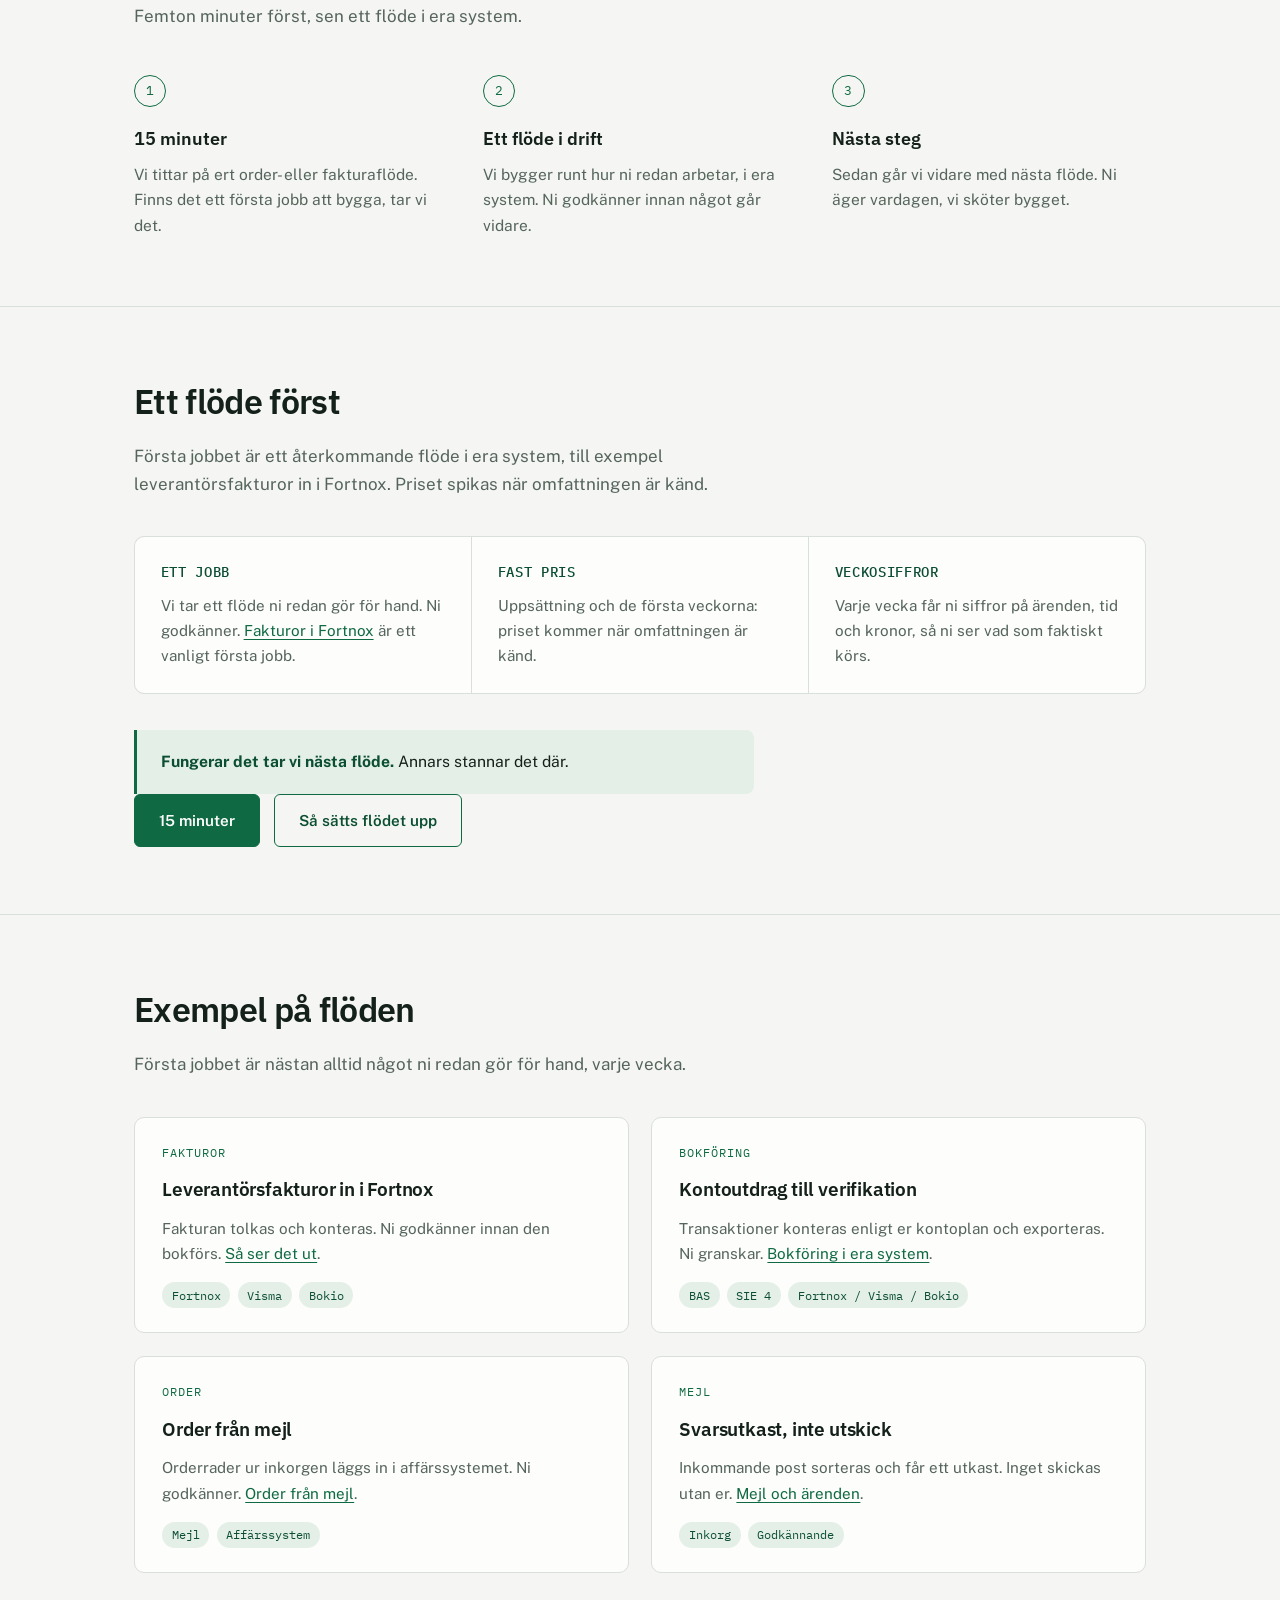
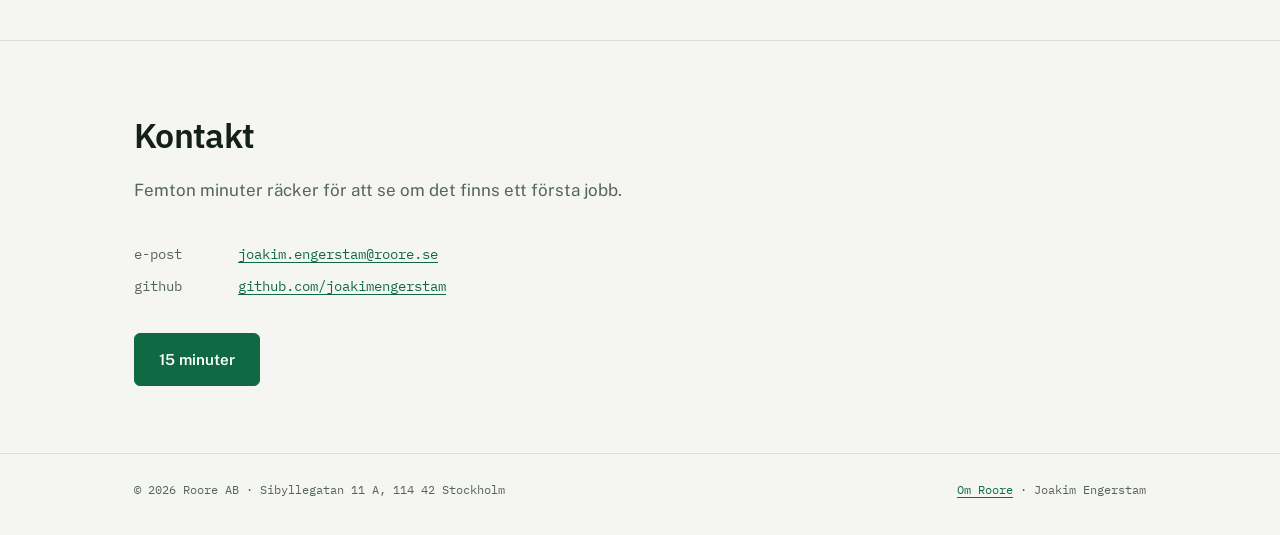
==== commit 10adaaac: "chore: byt kontaktmejl till joakim.engerstam@roore.se" ====
--- a/index.html
+++ b/index.html
@@ -36,7 +36,7 @@
       "@id": "https://roore.se/#organization",
       "name": "Roore AB",
       "url": "https://roore.se/",
-      "email": "joakim.engerstam@gmail.com",
+      "email": "joakim.engerstam@roore.se",
       "taxID": "556844-3856",
       "logo": "https://roore.se/apple-touch-icon.png",
       "address": {
@@ -116,7 +116,7 @@
                         Ni godkänner innan det går vidare.
                     </p>
                     <div class="cta-row">
-                        <a href="mailto:joakim.engerstam@gmail.com?subject=15%20minuter" class="btn btn-primary">15 minuter</a>
+                        <a href="mailto:joakim.engerstam@roore.se?subject=15%20minuter" class="btn btn-primary">15 minuter</a>
                         <a href="/pilot/" class="btn btn-ghost">Ett flöde först</a>
                     </div>
                 </div>
@@ -226,7 +226,7 @@
                     Annars stannar det där.
                 </p>
                 <div class="cta-row">
-                    <a href="mailto:joakim.engerstam@gmail.com?subject=15%20minuter" class="btn btn-primary">15 minuter</a>
+                    <a href="mailto:joakim.engerstam@roore.se?subject=15%20minuter" class="btn btn-primary">15 minuter</a>
                     <a href="/pilot/" class="btn btn-ghost">Så sätts flödet upp</a>
                 </div>
             </div>
@@ -274,10 +274,10 @@
                     Femton minuter räcker för att se om det finns ett första jobb.
                 </p>
                 <ul class="contact-lines">
-                    <li><span class="label">e-post</span><a href="mailto:joakim.engerstam@gmail.com">joakim.engerstam@gmail.com</a></li>
+                    <li><span class="label">e-post</span><a href="mailto:joakim.engerstam@roore.se">joakim.engerstam@roore.se</a></li>
                     <li><span class="label">github</span><a href="https://github.com/joakimengerstam" rel="noopener">github.com/joakimengerstam</a></li>
                 </ul>
-                <a href="mailto:joakim.engerstam@gmail.com?subject=15%20minuter" class="btn btn-primary">15 minuter</a>
+                <a href="mailto:joakim.engerstam@roore.se?subject=15%20minuter" class="btn btn-primary">15 minuter</a>
             </div>
         </section>
     </main>
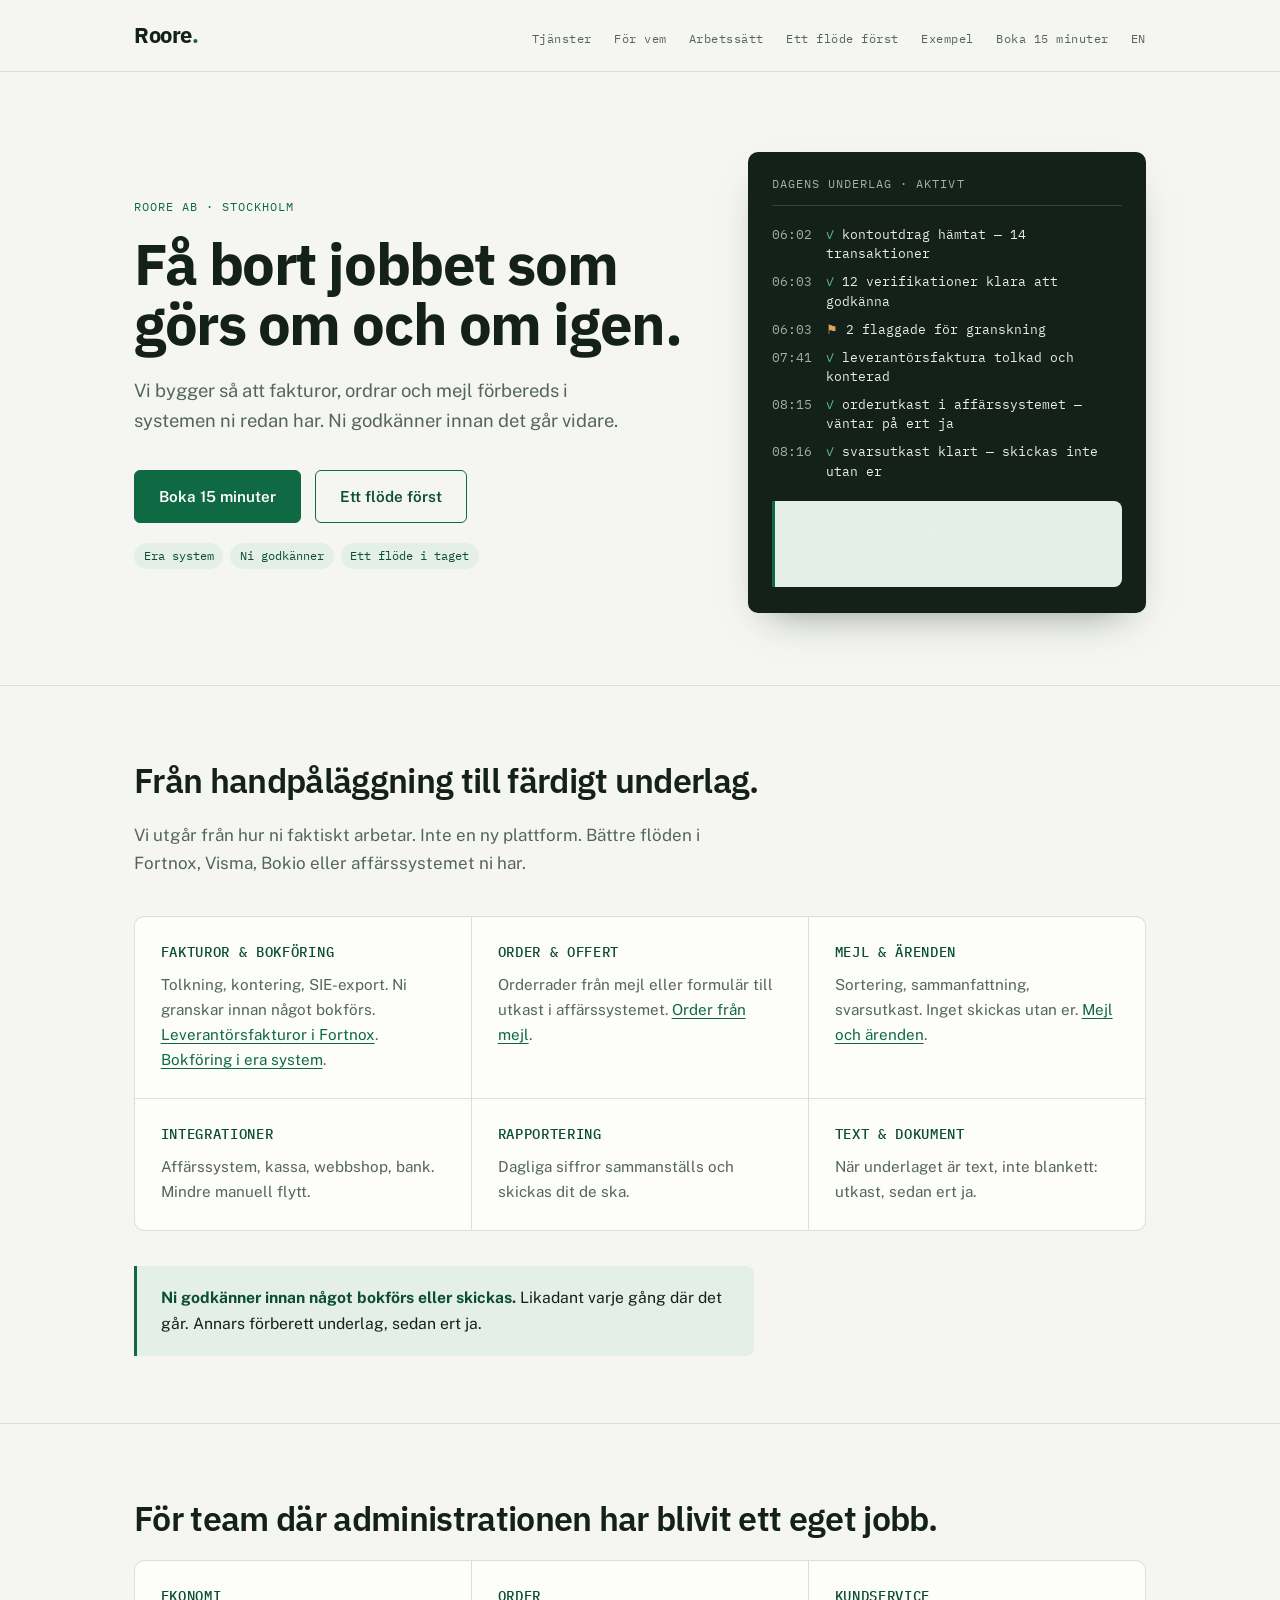
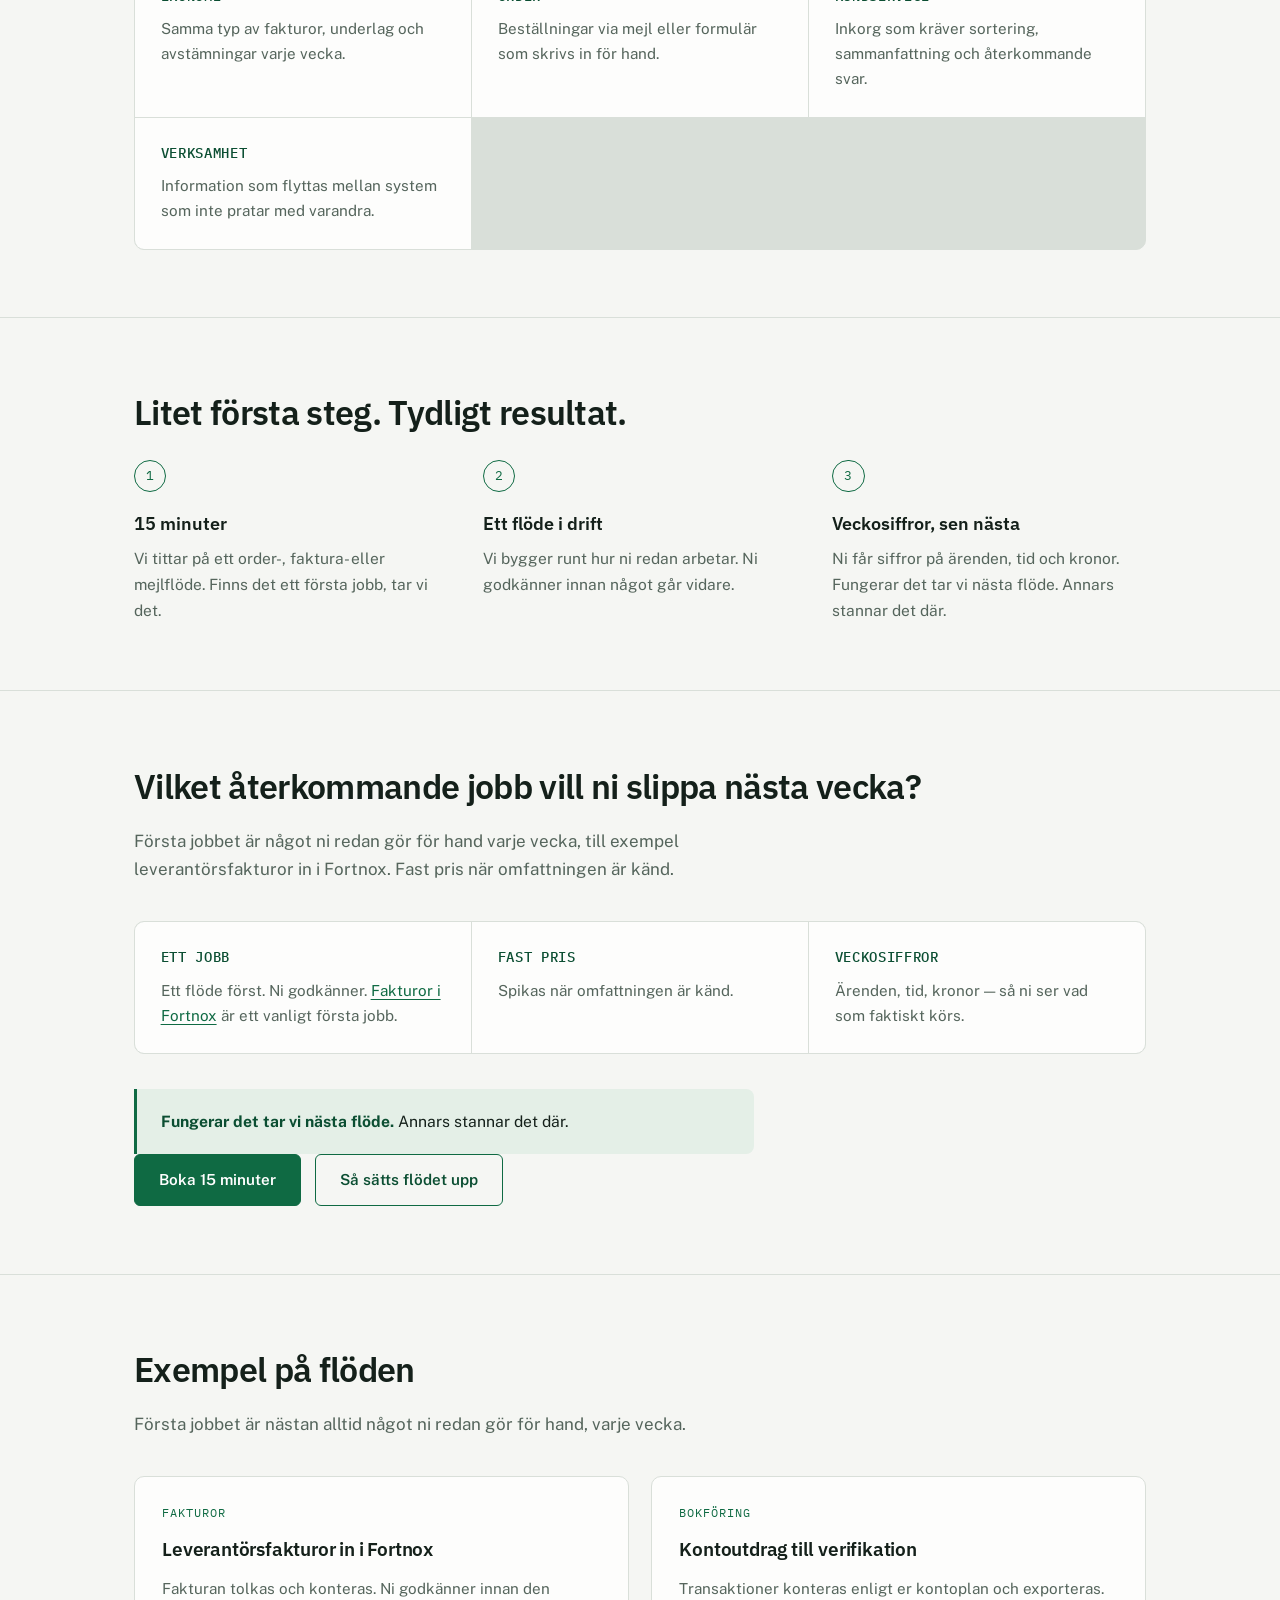
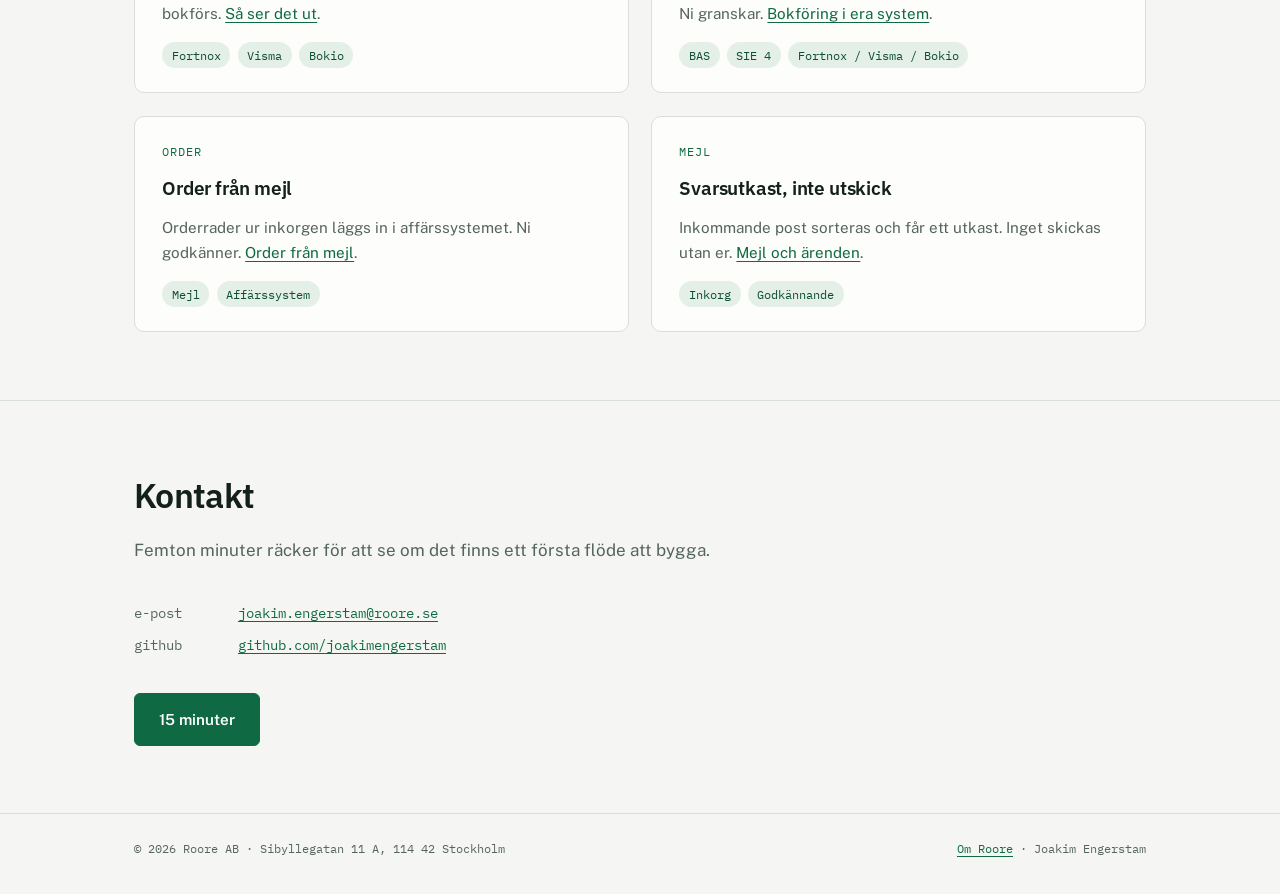
==== commit 785b680c: "content: hybrid startsida (Lovable-struktur, Roore-copy) Ny H1, för-vem-sektion, skärpta tjänster/ar" ====
--- a/index.html
+++ b/index.html
@@ -3,8 +3,8 @@
 <head>
     <meta charset="UTF-8">
     <meta name="viewport" content="width=device-width, initial-scale=1.0">
-    <title>Ordrar och fakturor, förberedda. Ni godkänner. | Roore AB</title>
-    <meta name="description" content="Vi förbereder order, fakturor, mejl och bokföring i de system ni redan har. Ni godkänner innan det går vidare.">
+    <title>Få bort jobbet som görs om och om igen. | Roore AB</title>
+    <meta name="description" content="Vi bygger så att fakturor, ordrar och mejl förbereds i systemen ni redan har. Ni godkänner innan det går vidare.">
     <link rel="canonical" href="https://roore.se/">
     <link rel="alternate" hreflang="sv" href="https://roore.se/">
     <link rel="alternate" hreflang="en" href="https://roore.se/en/">
@@ -14,15 +14,15 @@
     <meta property="og:locale" content="sv_SE">
     <meta property="og:locale:alternate" content="en_US">
     <meta property="og:site_name" content="Roore AB">
-    <meta property="og:title" content="Order och faktura, förberedda. Ni godkänner. | Roore AB">
-    <meta property="og:description" content="Vi förbereder order, fakturor, mejl och bokföring i de system ni redan har. Ni godkänner innan det går vidare.">
+    <meta property="og:title" content="Få bort jobbet som görs om och om igen. | Roore AB">
+    <meta property="og:description" content="Vi bygger så att fakturor, ordrar och mejl förbereds i systemen ni redan har. Ni godkänner innan det går vidare.">
     <meta property="og:url" content="https://roore.se/">
     <meta property="og:image" content="https://roore.se/images/og.png">
     <meta property="og:image:width" content="1200">
     <meta property="og:image:height" content="630">
     <meta name="twitter:card" content="summary_large_image">
-    <meta name="twitter:title" content="Order och faktura, förberedda. Ni godkänner. | Roore AB">
-    <meta name="twitter:description" content="Vi förbereder order, fakturor, mejl och bokföring. Ni godkänner innan det går vidare.">
+    <meta name="twitter:title" content="Få bort jobbet som görs om och om igen. | Roore AB">
+    <meta name="twitter:description" content="Vi bygger så att fakturor, ordrar och mejl förbereds. Ni godkänner innan det går vidare.">
     <meta name="twitter:image" content="https://roore.se/images/og.png">
     <link rel="icon" href="/favicon.svg" type="image/svg+xml">
     <link rel="icon" href="/favicon.ico" sizes="any">
@@ -56,7 +56,7 @@
       "name": "Roore AB",
       "url": "https://roore.se/",
       "image": "https://roore.se/images/og.png",
-      "description": "Joakim Engerstam på Roore AB förbereder order, fakturor, mejl och bokföring i era system. Ni godkänner innan det går vidare.",
+      "description": "Joakim Engerstam på Roore AB bygger bort repetitiv order-, faktura- och mejlhantering i era system. Ni godkänner innan det går vidare.",
       "areaServed": {
         "@type": "Country",
         "name": "Sweden"
@@ -92,13 +92,12 @@
         <div class="site-bar">
             <a href="#top" class="logo">Roore<em>.</em></a>
             <nav class="site-nav" aria-label="Sidnavigation">
-                <a href="#tjanster">Vad vi gör</a>
-                <a href="/ai-medarbetare/">Automatisering</a>
-                <a href="/leverantorsfakturor-fortnox/">Fakturor</a>
+                <a href="#tjanster">Tjänster</a>
+                <a href="#for-vem">För vem</a>
                 <a href="#arbetssatt">Arbetssätt</a>
-                <a href="/pilot/">Pilot</a>
-                <a href="#arbeten">Arbeten</a>
-                <a href="#kontakt">Kontakt</a>
+                <a href="#pilot">Ett flöde först</a>
+                <a href="#arbeten">Exempel</a>
+                <a href="mailto:joakim.engerstam@roore.se?subject=15%20minuter">Boka 15 minuter</a>
                 <a href="/en/" hreflang="en">EN</a>
             </nav>
         </div>
@@ -110,90 +109,119 @@
             <div class="wrap hero-grid">
                 <div>
                     <p class="eyebrow">Roore AB · Stockholm</p>
-                    <h1>Det repetitiva i order och faktura-hantering kan byggas bort.</h1>
+                    <h1>Få bort jobbet som görs om och om igen.</h1>
                     <p class="lede">
-                        Vi bygger så att fakturor, ordrar, mejl och bokföring förbereds i de system ni redan har.
+                        Vi bygger så att fakturor, ordrar och mejl förbereds i systemen ni redan har.
                         Ni godkänner innan det går vidare.
                     </p>
                     <div class="cta-row">
-                        <a href="mailto:joakim.engerstam@roore.se?subject=15%20minuter" class="btn btn-primary">15 minuter</a>
+                        <a href="mailto:joakim.engerstam@roore.se?subject=15%20minuter" class="btn btn-primary">Boka 15 minuter</a>
                         <a href="/pilot/" class="btn btn-ghost">Ett flöde först</a>
                     </div>
-                </div>
-
-                <!-- Morgonloggen — signature -->
-                <div class="log-card" aria-label="Exempel: underlag klart, ni godkänner">
-                    <p class="log-title">Exempel: underlag klart, ni godkänner</p>
+                    <div class="tags" style="margin-top:1.25rem">
+                        <span class="tag">Era system</span>
+                        <span class="tag">Ni godkänner</span>
+                        <span class="tag">Ett flöde i taget</span>
+                    </div>
+                </div>
+
+                <div class="log-card" aria-label="Dagens underlag">
+                    <p class="log-title">Dagens underlag · Aktivt</p>
                     <ol>
                         <li><span class="log-time">06:02</span><span><span class="log-ok">✓</span> kontoutdrag hämtat — 14 transaktioner</span></li>
                         <li><span class="log-time">06:03</span><span><span class="log-ok">✓</span> 12 verifikationer klara att godkänna</span></li>
                         <li><span class="log-time">06:03</span><span><span class="log-flag">⚑</span> 2 flaggade för granskning</span></li>
                         <li><span class="log-time">07:41</span><span><span class="log-ok">✓</span> leverantörsfaktura tolkad och konterad</span></li>
-                        <li><span class="log-time">08:15</span><span><span class="log-ok">✓</span> orderutkast lagt i affärssystemet</span></li>
-                        <li><span class="log-time">08:16</span><span><span class="log-ok">✓</span> svarsutkast klart — väntar på godkännande</span></li>
+                        <li><span class="log-time">08:15</span><span><span class="log-ok">✓</span> orderutkast i affärssystemet — väntar på ert ja</span></li>
+                        <li><span class="log-time">08:16</span><span><span class="log-ok">✓</span> svarsutkast klart — skickas inte utan er</span></li>
                     </ol>
-                </div>
-            </div>
-        </section>
-
-        <!-- Order, faktura, mejl -->
+                    <p class="principle" style="margin:1rem 0 0;font-size:0.9rem">Nästa steg: ert godkännande. Inget bokförs eller skickas utan er.</p>
+                </div>
+            </div>
+        </section>
+
+        <!-- Tjänster -->
         <section class="block" id="tjanster">
             <div class="wrap">
-                <h2>Order, faktura, mejl</h2>
+                <h2>Från handpåläggning till färdigt underlag.</h2>
                 <p class="intro">
-                    Vi utgår från hur ni faktiskt arbetar, i Fortnox, Visma, Bokio eller det affärssystem ni har.
-                    Ett flöde i taget.
+                    Vi utgår från hur ni faktiskt arbetar. Inte en ny plattform.
+                    Bättre flöden i Fortnox, Visma, Bokio eller affärssystemet ni har.
                 </p>
                 <div class="flows">
                     <div class="flow">
                         <h3>Fakturor &amp; bokföring</h3>
-                        <p>Tolkning, kontering och SIE-export till Fortnox, Visma eller Bokio. <a href="/leverantorsfakturor-fortnox/">Leverantörsfakturor i Fortnox</a>. <a href="/bokforing/">Bokföring i era system</a>.</p>
+                        <p>Tolkning, kontering, SIE-export. Ni granskar innan något bokförs. <a href="/leverantorsfakturor-fortnox/">Leverantörsfakturor i Fortnox</a>. <a href="/bokforing/">Bokföring i era system</a>.</p>
                     </div>
                     <div class="flow">
                         <h3>Order &amp; offert</h3>
-                        <p>Registrering, beräkningar och bekräftelser, från mejl och webbformulär rakt in i affärssystemet. <a href="/order-fran-mejl/">Order från mejl</a>.</p>
+                        <p>Orderrader från mejl eller formulär till utkast i affärssystemet. <a href="/order-fran-mejl/">Order från mejl</a>.</p>
                     </div>
                     <div class="flow">
                         <h3>Mejl &amp; ärenden</h3>
-                        <p>Inkommande post sorteras, sammanfattas och får färdiga svarsutkast. En människa godkänner innan något skickas. <a href="/mejl-arenden/">Mejl och ärenden</a>.</p>
+                        <p>Sortering, sammanfattning, svarsutkast. Inget skickas utan er. <a href="/mejl-arenden/">Mejl och ärenden</a>.</p>
                     </div>
                     <div class="flow">
                         <h3>Integrationer</h3>
-                        <p>Systemen ni redan har får prata med varandra: affärssystem, kassa, webbshop, bank.</p>
+                        <p>Affärssystem, kassa, webbshop, bank. Mindre manuell flytt.</p>
                     </div>
                     <div class="flow">
                         <h3>Rapportering</h3>
-                        <p>Dagliga siffror sammanställs och skickas dit de ska, utan att någon klipper och klistrar.</p>
-                    </div>
-                    <div class="flow">
-                        <h3>Text och dokument</h3>
-                        <p>När underlaget är text och dokument, inte en blankett, godkänner ni innan något går vidare.</p>
+                        <p>Dagliga siffror sammanställs och skickas dit de ska.</p>
+                    </div>
+                    <div class="flow">
+                        <h3>Text &amp; dokument</h3>
+                        <p>När underlaget är text, inte blankett: utkast, sedan ert ja.</p>
                     </div>
                 </div>
                 <p class="principle">
                     <strong>Ni godkänner innan något bokförs eller skickas.</strong>
-                    Deterministiskt där svaret ska bli likadant varje gång. Annars förberett underlag, sedan ert ja.
-                </p>
+                    Likadant varje gång där det går. Annars förberett underlag, sedan ert ja.
+                </p>
+            </div>
+        </section>
+
+        <!-- För vem -->
+        <section class="block" id="for-vem">
+            <div class="wrap">
+                <h2>För team där administrationen har blivit ett eget jobb.</h2>
+                <div class="flows">
+                    <div class="flow">
+                        <h3>Ekonomi</h3>
+                        <p>Samma typ av fakturor, underlag och avstämningar varje vecka.</p>
+                    </div>
+                    <div class="flow">
+                        <h3>Order</h3>
+                        <p>Beställningar via mejl eller formulär som skrivs in för hand.</p>
+                    </div>
+                    <div class="flow">
+                        <h3>Kundservice</h3>
+                        <p>Inkorg som kräver sortering, sammanfattning och återkommande svar.</p>
+                    </div>
+                    <div class="flow">
+                        <h3>Verksamhet</h3>
+                        <p>Information som flyttas mellan system som inte pratar med varandra.</p>
+                    </div>
+                </div>
             </div>
         </section>
 
         <!-- Arbetssätt -->
         <section class="block" id="arbetssatt">
             <div class="wrap">
-                <h2>Så går det till</h2>
-                <p class="intro">Femton minuter först, sen ett flöde i era system.</p>
+                <h2>Litet första steg. Tydligt resultat.</h2>
                 <div class="steps">
                     <div class="step">
                         <h3>15 minuter</h3>
-                        <p>Vi tittar på ert order- eller fakturaflöde. Finns det ett första jobb att bygga, tar vi det.</p>
+                        <p>Vi tittar på ett order-, faktura- eller mejlflöde. Finns det ett första jobb, tar vi det.</p>
                     </div>
                     <div class="step">
                         <h3>Ett flöde i drift</h3>
-                        <p>Vi bygger runt hur ni redan arbetar, i era system. Ni godkänner innan något går vidare.</p>
+                        <p>Vi bygger runt hur ni redan arbetar. Ni godkänner innan något går vidare.</p>
                     </div>
                     <div class="step">
-                        <h3>Nästa steg</h3>
-                        <p>Sedan går vi vidare med nästa flöde. Ni äger vardagen, vi sköter bygget.</p>
+                        <h3>Veckosiffror, sen nästa</h3>
+                        <p>Ni får siffror på ärenden, tid och kronor. Fungerar det tar vi nästa flöde. Annars stannar det där.</p>
                     </div>
                 </div>
             </div>
@@ -202,23 +230,23 @@
         <!-- Pilot -->
         <section class="block" id="pilot">
             <div class="wrap">
-                <h2>Ett flöde först</h2>
+                <h2>Vilket återkommande jobb vill ni slippa nästa vecka?</h2>
                 <p class="intro">
-                    Första jobbet är ett återkommande flöde i era system, till exempel leverantörsfakturor in i Fortnox.
-                    Priset spikas när omfattningen är känd.
+                    Första jobbet är något ni redan gör för hand varje vecka, till exempel leverantörsfakturor in i Fortnox.
+                    Fast pris när omfattningen är känd.
                 </p>
                 <div class="flows">
                     <div class="flow">
                         <h3>Ett jobb</h3>
-                        <p>Vi tar ett flöde ni redan gör för hand. Ni godkänner. <a href="/leverantorsfakturor-fortnox/">Fakturor i Fortnox</a> är ett vanligt första jobb.</p>
+                        <p>Ett flöde först. Ni godkänner. <a href="/leverantorsfakturor-fortnox/">Fakturor i Fortnox</a> är ett vanligt första jobb.</p>
                     </div>
                     <div class="flow">
                         <h3>Fast pris</h3>
-                        <p>Uppsättning och de första veckorna: priset kommer när omfattningen är känd.</p>
+                        <p>Spikas när omfattningen är känd.</p>
                     </div>
                     <div class="flow">
                         <h3>Veckosiffror</h3>
-                        <p>Varje vecka får ni siffror på ärenden, tid och kronor, så ni ser vad som faktiskt körs.</p>
+                        <p>Ärenden, tid, kronor — så ni ser vad som faktiskt körs.</p>
                     </div>
                 </div>
                 <p class="principle">
@@ -226,7 +254,7 @@
                     Annars stannar det där.
                 </p>
                 <div class="cta-row">
-                    <a href="mailto:joakim.engerstam@roore.se?subject=15%20minuter" class="btn btn-primary">15 minuter</a>
+                    <a href="mailto:joakim.engerstam@roore.se?subject=15%20minuter" class="btn btn-primary">Boka 15 minuter</a>
                     <a href="/pilot/" class="btn btn-ghost">Så sätts flödet upp</a>
                 </div>
             </div>
@@ -271,7 +299,7 @@
             <div class="wrap">
                 <h2>Kontakt</h2>
                 <p class="intro">
-                    Femton minuter räcker för att se om det finns ett första jobb.
+                    Femton minuter räcker för att se om det finns ett första flöde att bygga.
                 </p>
                 <ul class="contact-lines">
                     <li><span class="label">e-post</span><a href="mailto:joakim.engerstam@roore.se">joakim.engerstam@roore.se</a></li>
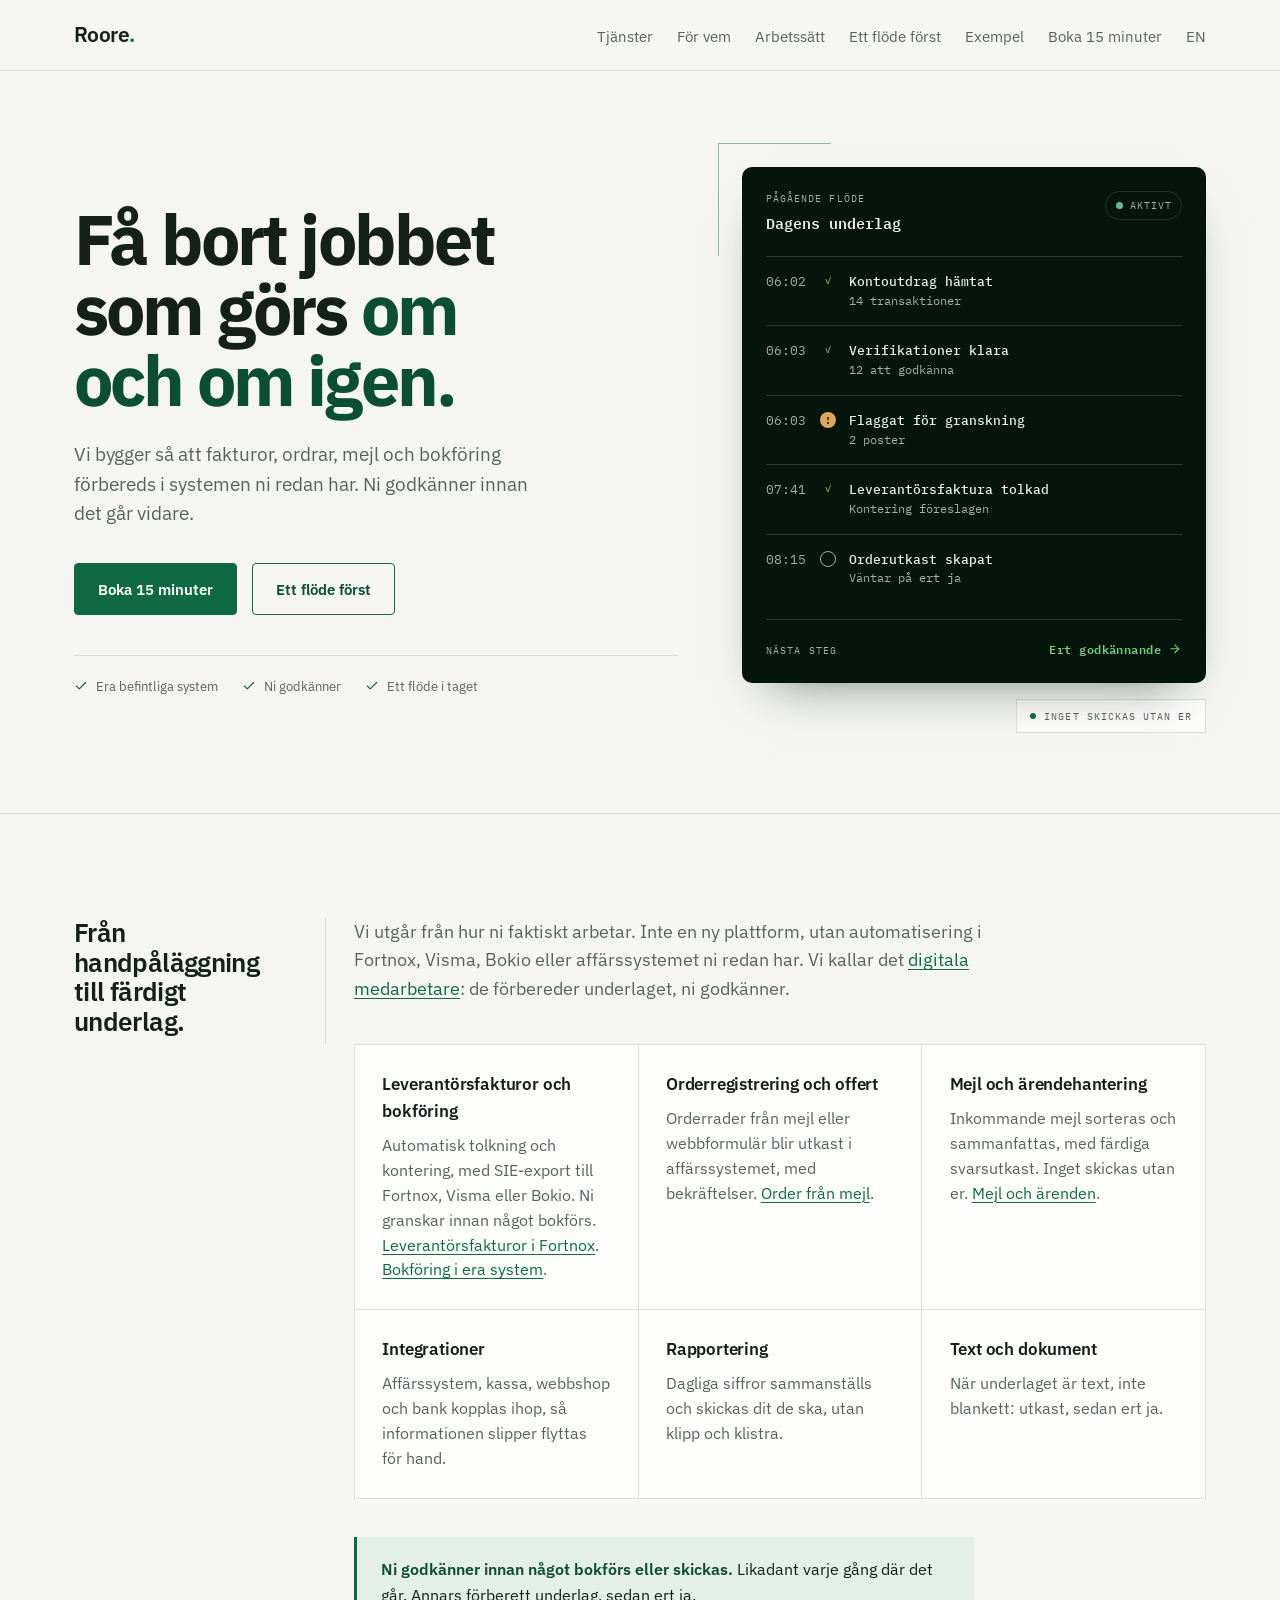
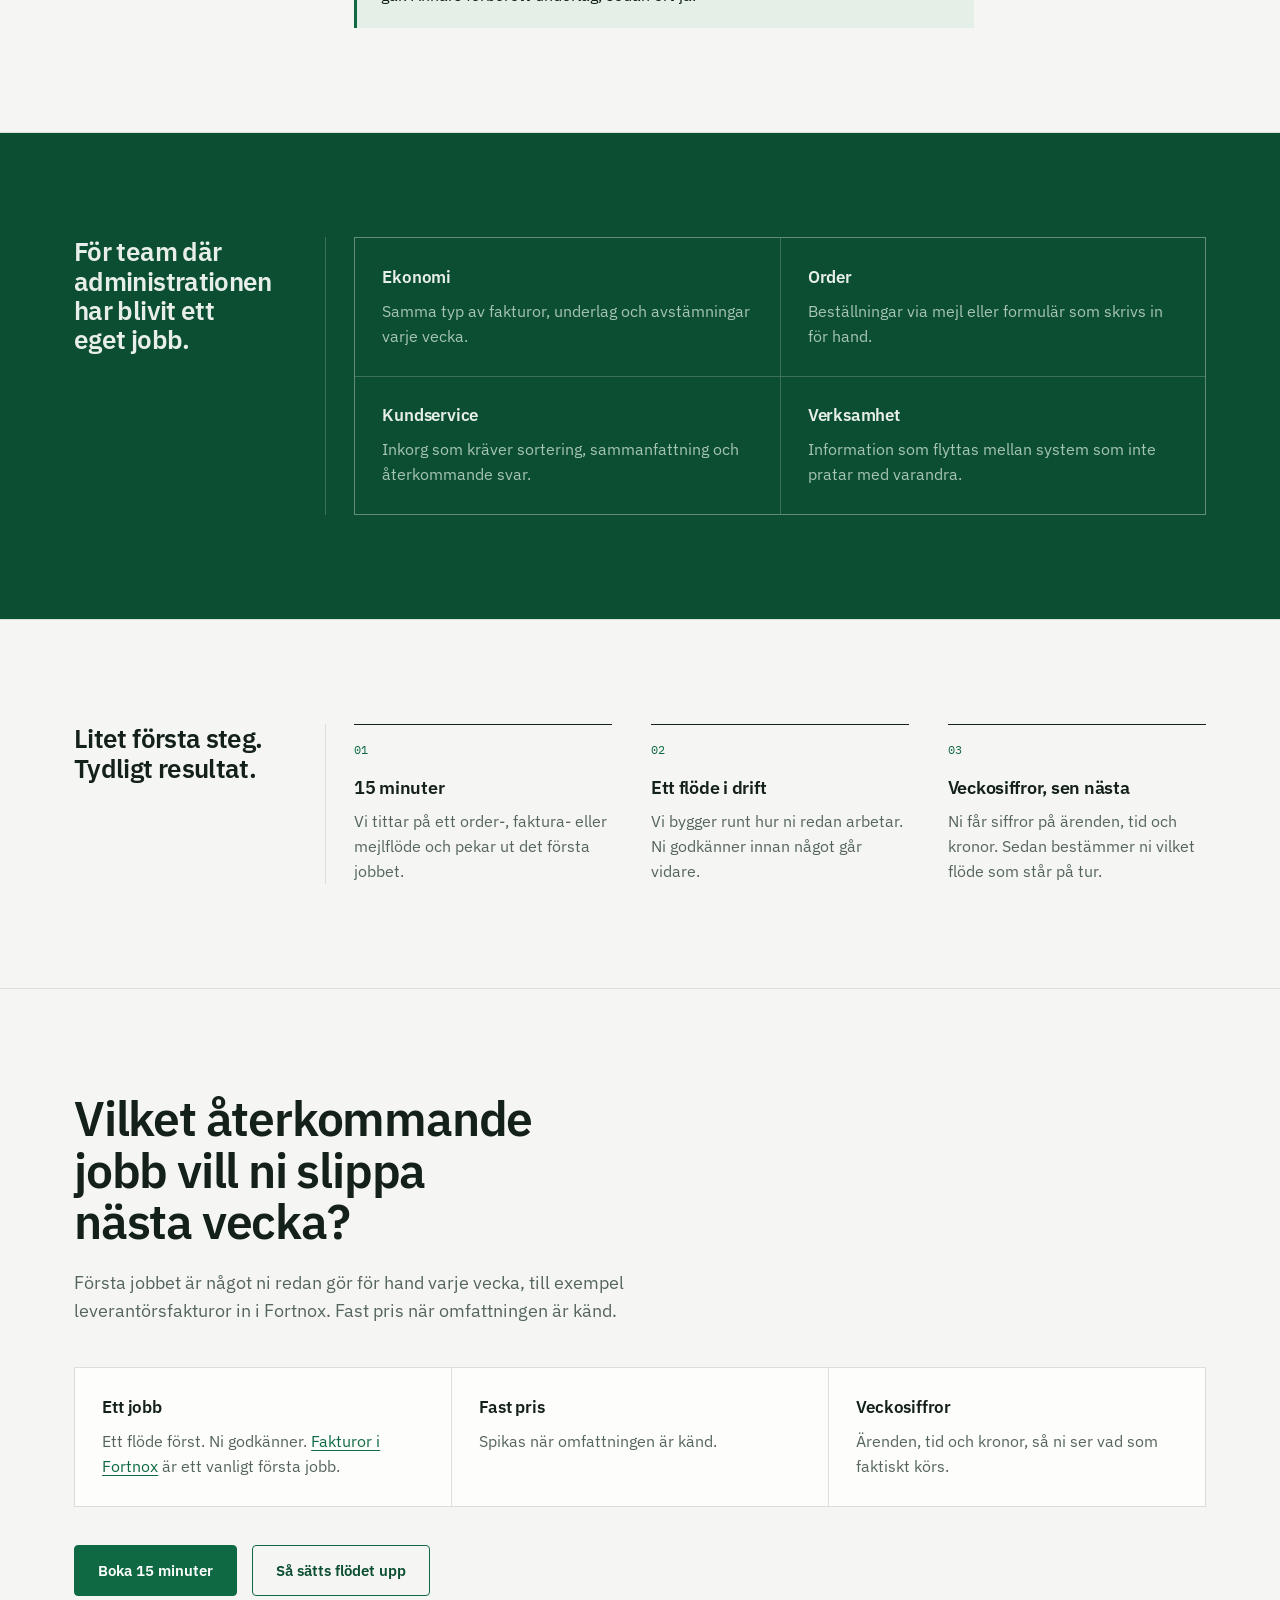
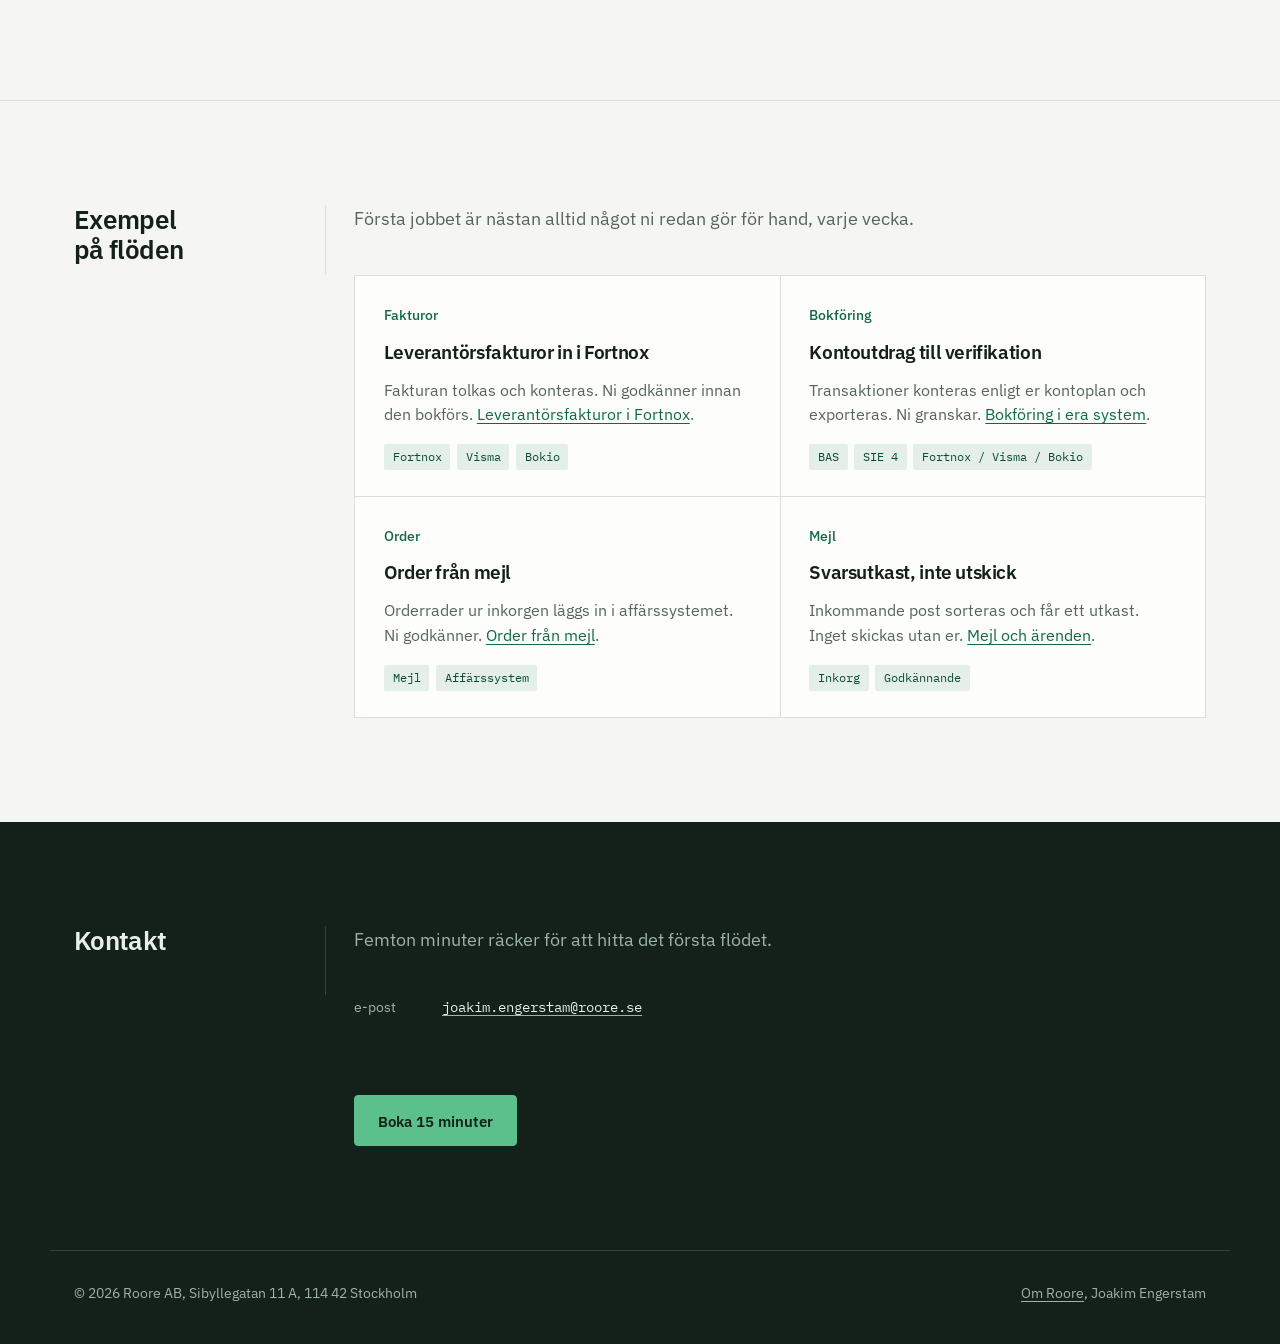
==== commit 94cd1ed9: "Restyling" ====
--- a/index.html
+++ b/index.html
@@ -3,8 +3,8 @@
 <head>
     <meta charset="UTF-8">
     <meta name="viewport" content="width=device-width, initial-scale=1.0">
-    <title>Få bort jobbet som görs om och om igen. | Roore AB</title>
-    <meta name="description" content="Vi bygger så att fakturor, ordrar och mejl förbereds i systemen ni redan har. Ni godkänner innan det går vidare.">
+    <title>Automatisera order, faktura och bokföring | Roore AB</title>
+    <meta name="description" content="Roore bygger automatisering för order, fakturor, mejl och bokföring i Fortnox, Visma och Bokio. Underlaget förbereds, ni godkänner innan något går vidare.">
     <link rel="canonical" href="https://roore.se/">
     <link rel="alternate" hreflang="sv" href="https://roore.se/">
     <link rel="alternate" hreflang="en" href="https://roore.se/en/">
@@ -15,14 +15,14 @@
     <meta property="og:locale:alternate" content="en_US">
     <meta property="og:site_name" content="Roore AB">
     <meta property="og:title" content="Få bort jobbet som görs om och om igen. | Roore AB">
-    <meta property="og:description" content="Vi bygger så att fakturor, ordrar och mejl förbereds i systemen ni redan har. Ni godkänner innan det går vidare.">
+    <meta property="og:description" content="Automatisering för order, fakturor, mejl och bokföring i Fortnox, Visma och Bokio. Ni godkänner innan något går vidare.">
     <meta property="og:url" content="https://roore.se/">
     <meta property="og:image" content="https://roore.se/images/og.png">
     <meta property="og:image:width" content="1200">
     <meta property="og:image:height" content="630">
     <meta name="twitter:card" content="summary_large_image">
     <meta name="twitter:title" content="Få bort jobbet som görs om och om igen. | Roore AB">
-    <meta name="twitter:description" content="Vi bygger så att fakturor, ordrar och mejl förbereds. Ni godkänner innan det går vidare.">
+    <meta name="twitter:description" content="Automatisering för order, fakturor, mejl och bokföring. Ni godkänner innan något går vidare.">
     <meta name="twitter:image" content="https://roore.se/images/og.png">
     <link rel="icon" href="/favicon.svg" type="image/svg+xml">
     <link rel="icon" href="/favicon.ico" sizes="any">
@@ -56,10 +56,52 @@
       "name": "Roore AB",
       "url": "https://roore.se/",
       "image": "https://roore.se/images/og.png",
-      "description": "Joakim Engerstam på Roore AB bygger bort repetitiv order-, faktura- och mejlhantering i era system. Ni godkänner innan det går vidare.",
+      "description": "Joakim Engerstam på Roore AB automatiserar order, fakturor, mejl och bokföring i Fortnox, Visma eller Bokio. Ni godkänner innan det går vidare.",
       "areaServed": {
         "@type": "Country",
         "name": "Sweden"
+      },
+      "hasOfferCatalog": {
+        "@type": "OfferCatalog",
+        "name": "Automatiserade flöden",
+        "itemListElement": [
+          {
+            "@type": "Offer",
+            "itemOffered": {
+              "@type": "Service",
+              "name": "Leverantörsfakturor i Fortnox",
+              "description": "Tolkning och kontering av leverantörsfakturor. Ni godkänner innan något bokförs.",
+              "url": "https://roore.se/leverantorsfakturor-fortnox/"
+            }
+          },
+          {
+            "@type": "Offer",
+            "itemOffered": {
+              "@type": "Service",
+              "name": "Bokföring i Fortnox, Visma eller Bokio",
+              "description": "Kontoutdrag konteras enligt er kontoplan och exporteras som SIE. Ni granskar.",
+              "url": "https://roore.se/bokforing/"
+            }
+          },
+          {
+            "@type": "Offer",
+            "itemOffered": {
+              "@type": "Service",
+              "name": "Order från mejl",
+              "description": "Orderrader ur inkorgen läggs som utkast i affärssystemet. Ni godkänner.",
+              "url": "https://roore.se/order-fran-mejl/"
+            }
+          },
+          {
+            "@type": "Offer",
+            "itemOffered": {
+              "@type": "Service",
+              "name": "Mejl och ärenden",
+              "description": "Inkommande post sorteras, sammanfattas och får svarsutkast. Inget skickas utan er.",
+              "url": "https://roore.se/mejl-arenden/"
+            }
+          }
+        ]
       },
       "provider": {
         "@id": "https://roore.se/#organization"
@@ -83,7 +125,7 @@
     </script>
     <link rel="preconnect" href="https://fonts.googleapis.com">
     <link rel="preconnect" href="https://fonts.gstatic.com" crossorigin>
-    <link href="https://fonts.googleapis.com/css2?family=IBM+Plex+Sans:ital,wght@0,400;0,500;0,600;0,700;1,400&family=Public+Sans:wght@400;500;600&family=IBM+Plex+Mono:wght@400;500&display=swap" rel="stylesheet">
+    <link href="https://fonts.googleapis.com/css2?family=IBM+Plex+Sans:wght@400;500;600&family=IBM+Plex+Mono:wght@400;500&display=swap" rel="stylesheet">
     <link rel="stylesheet" href="./styles.css">
 </head>
 
@@ -108,34 +150,79 @@
         <section class="hero">
             <div class="wrap hero-grid">
                 <div>
-                    <p class="eyebrow">Roore AB · Stockholm</p>
-                    <h1>Få bort jobbet som görs om och om igen.</h1>
+                    <h1>Få bort jobbet som görs <span class="repeat">om och om igen.</span></h1>
                     <p class="lede">
-                        Vi bygger så att fakturor, ordrar och mejl förbereds i systemen ni redan har.
+                        Vi bygger så att fakturor, ordrar, mejl och bokföring förbereds i systemen ni redan har.
                         Ni godkänner innan det går vidare.
                     </p>
                     <div class="cta-row">
                         <a href="mailto:joakim.engerstam@roore.se?subject=15%20minuter" class="btn btn-primary">Boka 15 minuter</a>
                         <a href="/pilot/" class="btn btn-ghost">Ett flöde först</a>
                     </div>
-                    <div class="tags" style="margin-top:1.25rem">
-                        <span class="tag">Era system</span>
-                        <span class="tag">Ni godkänner</span>
-                        <span class="tag">Ett flöde i taget</span>
-                    </div>
-                </div>
-
-                <div class="log-card" aria-label="Dagens underlag">
-                    <p class="log-title">Dagens underlag · Aktivt</p>
-                    <ol>
-                        <li><span class="log-time">06:02</span><span><span class="log-ok">✓</span> kontoutdrag hämtat — 14 transaktioner</span></li>
-                        <li><span class="log-time">06:03</span><span><span class="log-ok">✓</span> 12 verifikationer klara att godkänna</span></li>
-                        <li><span class="log-time">06:03</span><span><span class="log-flag">⚑</span> 2 flaggade för granskning</span></li>
-                        <li><span class="log-time">07:41</span><span><span class="log-ok">✓</span> leverantörsfaktura tolkad och konterad</span></li>
-                        <li><span class="log-time">08:15</span><span><span class="log-ok">✓</span> orderutkast i affärssystemet — väntar på ert ja</span></li>
-                        <li><span class="log-time">08:16</span><span><span class="log-ok">✓</span> svarsutkast klart — skickas inte utan er</span></li>
-                    </ol>
-                    <p class="principle" style="margin:1rem 0 0;font-size:0.9rem">Nästa steg: ert godkännande. Inget bokförs eller skickas utan er.</p>
+                    <ul class="assurances">
+                        <li><svg viewBox="0 0 24 24" fill="none" stroke="currentColor" stroke-width="2" stroke-linecap="round" stroke-linejoin="round" aria-hidden="true" focusable="false"><path d="M20 6 9 17l-5-5"/></svg>Era befintliga system</li>
+                        <li><svg viewBox="0 0 24 24" fill="none" stroke="currentColor" stroke-width="2" stroke-linecap="round" stroke-linejoin="round" aria-hidden="true" focusable="false"><path d="M20 6 9 17l-5-5"/></svg>Ni godkänner</li>
+                        <li><svg viewBox="0 0 24 24" fill="none" stroke="currentColor" stroke-width="2" stroke-linecap="round" stroke-linejoin="round" aria-hidden="true" focusable="false"><path d="M20 6 9 17l-5-5"/></svg>Ett flöde i taget</li>
+                    </ul>
+                </div>
+
+                <div class="log-col">
+                    <div class="log-card" aria-label="Dagens underlag">
+                        <p class="log-head">
+                            <span class="log-heading">
+                                <span class="log-kicker">Pågående flöde</span>
+                                <span class="log-name">Dagens underlag</span>
+                            </span>
+                            <span class="log-status">Aktivt</span>
+                        </p>
+                        <ol class="log-rows">
+                            <li>
+                                <span class="log-time">06:02</span>
+                                <span class="log-mark log-ok" aria-hidden="true">&#10003;</span>
+                                <span class="log-entry">
+                                    <span class="log-event">Kontoutdrag hämtat</span>
+                                    <span class="log-detail">14 transaktioner</span>
+                                </span>
+                            </li>
+                            <li>
+                                <span class="log-time">06:03</span>
+                                <span class="log-mark log-ok" aria-hidden="true">&#10003;</span>
+                                <span class="log-entry">
+                                    <span class="log-event">Verifikationer klara</span>
+                                    <span class="log-detail">12 att godkänna</span>
+                                </span>
+                            </li>
+                            <li>
+                                <span class="log-time">06:03</span>
+                                <span class="log-mark log-flag" aria-hidden="true">!</span>
+                                <span class="log-entry">
+                                    <span class="log-event">Flaggat för granskning</span>
+                                    <span class="log-detail">2 poster</span>
+                                </span>
+                            </li>
+                            <li>
+                                <span class="log-time">07:41</span>
+                                <span class="log-mark log-ok" aria-hidden="true">&#10003;</span>
+                                <span class="log-entry">
+                                    <span class="log-event">Leverantörsfaktura tolkad</span>
+                                    <span class="log-detail">Kontering föreslagen</span>
+                                </span>
+                            </li>
+                            <li>
+                                <span class="log-time">08:15</span>
+                                <span class="log-mark log-open" aria-hidden="true"></span>
+                                <span class="log-entry">
+                                    <span class="log-event">Orderutkast skapat</span>
+                                    <span class="log-detail">Väntar på ert ja</span>
+                                </span>
+                            </li>
+                        </ol>
+                        <p class="log-pending">
+                            <span>Nästa steg</span>
+                            <span class="pending-state">Ert godkännande<svg class="pending-arrow" viewBox="0 0 24 24" fill="none" stroke="currentColor" stroke-width="2" stroke-linecap="round" stroke-linejoin="round" aria-hidden="true" focusable="false"><path d="M5 12h14"/><path d="m12 5 7 7-7 7"/></svg></span>
+                        </p>
+                    </div>
+                    <p class="log-note">Inget skickas utan er</p>
                 </div>
             </div>
         </section>
@@ -145,32 +232,33 @@
             <div class="wrap">
                 <h2>Från handpåläggning till färdigt underlag.</h2>
                 <p class="intro">
-                    Vi utgår från hur ni faktiskt arbetar. Inte en ny plattform.
-                    Bättre flöden i Fortnox, Visma, Bokio eller affärssystemet ni har.
+                    Vi utgår från hur ni faktiskt arbetar. Inte en ny plattform, utan automatisering
+                    i Fortnox, Visma, Bokio eller affärssystemet ni redan har.
+                    Vi kallar det <a href="/ai-medarbetare/">digitala medarbetare</a>: de förbereder underlaget, ni godkänner.
                 </p>
                 <div class="flows">
                     <div class="flow">
-                        <h3>Fakturor &amp; bokföring</h3>
-                        <p>Tolkning, kontering, SIE-export. Ni granskar innan något bokförs. <a href="/leverantorsfakturor-fortnox/">Leverantörsfakturor i Fortnox</a>. <a href="/bokforing/">Bokföring i era system</a>.</p>
-                    </div>
-                    <div class="flow">
-                        <h3>Order &amp; offert</h3>
-                        <p>Orderrader från mejl eller formulär till utkast i affärssystemet. <a href="/order-fran-mejl/">Order från mejl</a>.</p>
-                    </div>
-                    <div class="flow">
-                        <h3>Mejl &amp; ärenden</h3>
-                        <p>Sortering, sammanfattning, svarsutkast. Inget skickas utan er. <a href="/mejl-arenden/">Mejl och ärenden</a>.</p>
+                        <h3>Leverantörsfakturor och bokföring</h3>
+                        <p>Automatisk tolkning och kontering, med SIE-export till Fortnox, Visma eller Bokio. Ni granskar innan något bokförs. <a href="/leverantorsfakturor-fortnox/">Leverantörsfakturor i Fortnox</a>. <a href="/bokforing/">Bokföring i era system</a>.</p>
+                    </div>
+                    <div class="flow">
+                        <h3>Orderregistrering och offert</h3>
+                        <p>Orderrader från mejl eller webbformulär blir utkast i affärssystemet, med bekräftelser. <a href="/order-fran-mejl/">Order från mejl</a>.</p>
+                    </div>
+                    <div class="flow">
+                        <h3>Mejl och ärendehantering</h3>
+                        <p>Inkommande mejl sorteras och sammanfattas, med färdiga svarsutkast. Inget skickas utan er. <a href="/mejl-arenden/">Mejl och ärenden</a>.</p>
                     </div>
                     <div class="flow">
                         <h3>Integrationer</h3>
-                        <p>Affärssystem, kassa, webbshop, bank. Mindre manuell flytt.</p>
+                        <p>Affärssystem, kassa, webbshop och bank kopplas ihop, så informationen slipper flyttas för hand.</p>
                     </div>
                     <div class="flow">
                         <h3>Rapportering</h3>
-                        <p>Dagliga siffror sammanställs och skickas dit de ska.</p>
-                    </div>
-                    <div class="flow">
-                        <h3>Text &amp; dokument</h3>
+                        <p>Dagliga siffror sammanställs och skickas dit de ska, utan klipp och klistra.</p>
+                    </div>
+                    <div class="flow">
+                        <h3>Text och dokument</h3>
                         <p>När underlaget är text, inte blankett: utkast, sedan ert ja.</p>
                     </div>
                 </div>
@@ -182,7 +270,7 @@
         </section>
 
         <!-- För vem -->
-        <section class="block" id="for-vem">
+        <section class="block band" id="for-vem">
             <div class="wrap">
                 <h2>För team där administrationen har blivit ett eget jobb.</h2>
                 <div class="flows">
@@ -213,7 +301,7 @@
                 <div class="steps">
                     <div class="step">
                         <h3>15 minuter</h3>
-                        <p>Vi tittar på ett order-, faktura- eller mejlflöde. Finns det ett första jobb, tar vi det.</p>
+                        <p>Vi tittar på ett order-, faktura- eller mejlflöde och pekar ut det första jobbet.</p>
                     </div>
                     <div class="step">
                         <h3>Ett flöde i drift</h3>
@@ -221,7 +309,7 @@
                     </div>
                     <div class="step">
                         <h3>Veckosiffror, sen nästa</h3>
-                        <p>Ni får siffror på ärenden, tid och kronor. Fungerar det tar vi nästa flöde. Annars stannar det där.</p>
+                        <p>Ni får siffror på ärenden, tid och kronor. Sedan bestämmer ni vilket flöde som står på tur.</p>
                     </div>
                 </div>
             </div>
@@ -246,13 +334,9 @@
                     </div>
                     <div class="flow">
                         <h3>Veckosiffror</h3>
-                        <p>Ärenden, tid, kronor — så ni ser vad som faktiskt körs.</p>
-                    </div>
-                </div>
-                <p class="principle">
-                    <strong>Fungerar det tar vi nästa flöde.</strong>
-                    Annars stannar det där.
-                </p>
+                        <p>Ärenden, tid och kronor, så ni ser vad som faktiskt körs.</p>
+                    </div>
+                </div>
                 <div class="cta-row">
                     <a href="mailto:joakim.engerstam@roore.se?subject=15%20minuter" class="btn btn-primary">Boka 15 minuter</a>
                     <a href="/pilot/" class="btn btn-ghost">Så sätts flödet upp</a>
@@ -269,7 +353,7 @@
                     <div class="work">
                         <p class="kicker">Fakturor</p>
                         <h3>Leverantörsfakturor in i Fortnox</h3>
-                        <p>Fakturan tolkas och konteras. Ni godkänner innan den bokförs. <a href="/leverantorsfakturor-fortnox/">Så ser det ut</a>.</p>
+                        <p>Fakturan tolkas och konteras. Ni godkänner innan den bokförs. <a href="/leverantorsfakturor-fortnox/">Leverantörsfakturor i Fortnox</a>.</p>
                         <div class="tags"><span class="tag">Fortnox</span><span class="tag">Visma</span><span class="tag">Bokio</span></div>
                     </div>
                     <div class="work">
@@ -299,21 +383,20 @@
             <div class="wrap">
                 <h2>Kontakt</h2>
                 <p class="intro">
-                    Femton minuter räcker för att se om det finns ett första flöde att bygga.
+                    Femton minuter räcker för att hitta det första flödet.
                 </p>
                 <ul class="contact-lines">
                     <li><span class="label">e-post</span><a href="mailto:joakim.engerstam@roore.se">joakim.engerstam@roore.se</a></li>
-                    <li><span class="label">github</span><a href="https://github.com/joakimengerstam" rel="noopener">github.com/joakimengerstam</a></li>
                 </ul>
-                <a href="mailto:joakim.engerstam@roore.se?subject=15%20minuter" class="btn btn-primary">15 minuter</a>
+                <a href="mailto:joakim.engerstam@roore.se?subject=15%20minuter" class="btn btn-primary">Boka 15 minuter</a>
             </div>
         </section>
     </main>
 
     <footer class="site">
         <div class="wrap">
-            <span>© 2026 Roore AB · Sibyllegatan 11 A, 114 42 Stockholm</span>
-            <span><a href="/om/">Om Roore</a> · Joakim Engerstam</span>
+            <span>© 2026 Roore AB, Sibyllegatan 11 A, 114 42 Stockholm</span>
+            <span><a href="/om/">Om Roore</a>, Joakim Engerstam</span>
         </div>
     </footer>
 
--- a/styles.css
+++ b/styles.css
@@ -1,7 +1,10 @@
 /* ============================================================
    Roore AB — company page
+   Concept: the ledger. A narrow marker column against a wide
+   entry column, hanging off one vertical rule.
+   Type rule: mono = the machine speaking. sans = Roore speaking.
+   Radius rule: rounded = a screen or a control. square = paper.
    Palette: paper #F5F6F3 · ink #14201A · green #0F6A43 · amber #B4690E
-   Type: IBM Plex Sans (display) · Public Sans (body) · IBM Plex Mono (utility)
    ============================================================ */
 
 :root {
@@ -14,13 +17,25 @@
     --green-deep: #0B4E32;
     --green-soft: #E4EFE7;
     --amber: #B4690E;
-
-    --font-display: "IBM Plex Sans", "Public Sans", sans-serif;
-    --font-body: "Public Sans", -apple-system, sans-serif;
+    --on-green-muted: #A7C4B4;
+    --log-bg: #06150C;      /* the panel reads as a screen, so darker than the ink band */
+    --log-accent: #7CCA7F;
+    --mark: #8FB8A4;   /* brand green at ~45% over paper: a registration mark */
+
+    /* on ink */
+    --on-ink: #E8EEE9;
+    --on-ink-muted: #9DB4A5;
+    --on-ink-line: rgba(232, 238, 233, 0.16);
+    --on-ink-ok: #5CC08C;
+    --on-ink-flag: #E0A45C;
+
+    --font-sans: "IBM Plex Sans", -apple-system, BlinkMacSystemFont, sans-serif;
     --font-mono: "IBM Plex Mono", ui-monospace, monospace;
 
     --measure: 62ch;
-    --page: 1060px;
+    --page: 1180px;
+    --spine: 14rem;
+    --gutter: 3.5rem;
 }
 
 * { margin: 0; padding: 0; box-sizing: border-box; }
@@ -28,12 +43,13 @@
 html { scroll-behavior: smooth; }
 
 body {
-    font-family: var(--font-body);
+    font-family: var(--font-sans);
     font-size: 1.0625rem;
-    line-height: 1.65;
+    line-height: 1.6;
     color: var(--ink);
     background: var(--paper);
     -webkit-font-smoothing: antialiased;
+    text-rendering: optimizeLegibility;
 }
 
 ::selection { background: var(--green); color: #fff; }
@@ -63,311 +79,593 @@
 .site-bar {
     max-width: var(--page);
     margin: 0 auto;
-    padding: 1.1rem 1.5rem;
+    padding: 1.15rem 1.5rem;
     display: flex;
     align-items: baseline;
     justify-content: space-between;
-    gap: 1rem;
+    gap: 1rem 2rem;
     flex-wrap: wrap;
 }
 
 .logo {
-    font-family: var(--font-display);
-    font-weight: 700;
-    font-size: 1.35rem;
-    letter-spacing: -0.02em;
+    font-family: var(--font-sans);
+    font-weight: 600;
+    font-size: 1.3rem;
+    letter-spacing: -0.03em;
     color: var(--ink);
     text-decoration: none;
 }
 .logo em { font-style: normal; color: var(--green); }
 
-nav.site-nav { display: flex; gap: 1.4rem; flex-wrap: wrap; }
+nav.site-nav { display: flex; gap: 1.5rem; flex-wrap: wrap; align-items: baseline; }
 nav.site-nav a {
-    font-family: var(--font-mono);
-    font-size: 0.78rem;
-    letter-spacing: 0.04em;
+    font-size: 0.95rem;
     color: var(--muted);
     text-decoration: none;
 }
-nav.site-nav a:hover { color: var(--green-deep); }
+nav.site-nav a:hover { color: var(--green-deep); text-decoration: underline; }
 
 /* ---------- hero ---------- */
 
-.hero { padding: 5rem 0 4.5rem; }
+.hero { padding: 6rem 0 5rem; }
 
 .hero-grid {
     display: grid;
-    grid-template-columns: minmax(0, 7fr) minmax(0, 5fr);
-    gap: 3.5rem;
+    grid-template-columns: minmax(0, 6.5fr) minmax(0, 5fr);
+    gap: 4rem;
     align-items: center;
 }
 
+/* category label above a page heading. same treatment as .work .kicker,
+   so the site has one way of labelling a thing rather than two. */
 .eyebrow {
-    font-family: var(--font-mono);
-    font-size: 0.78rem;
-    letter-spacing: 0.08em;
-    text-transform: uppercase;
+    font-size: 0.9rem;
+    font-weight: 500;
     color: var(--green);
-    margin-bottom: 1.1rem;
+    margin-bottom: 0.9rem;
 }
 
 .hero h1 {
-    font-family: var(--font-display);
+    font-size: clamp(2.4rem, 5.8vw, 4.4rem);
     font-weight: 700;
-    font-size: clamp(2.3rem, 5.2vw, 3.6rem);
-    line-height: 1.05;
-    letter-spacing: -0.025em;
-    margin-bottom: 1.3rem;
-}
+    line-height: 1.0;
+    letter-spacing: -0.04em;
+    hyphens: auto;
+    overflow-wrap: break-word;
+    margin-bottom: 1.5rem;
+    text-wrap: balance;
+}
+
+/* the phrase that is the repetition, in the deeper green.
+   not the link green: a headline should not look clickable. */
+.hero h1 .repeat { color: var(--green-deep); }
 
 .hero .lede {
-    max-width: 46ch;
-    font-size: 1.15rem;
+    max-width: 44ch;
+    font-size: 1.2rem;
+    line-height: 1.55;
     color: var(--muted);
-    margin-bottom: 2.1rem;
+    margin-bottom: 2.2rem;
 }
 
 .cta-row { display: flex; gap: 0.9rem; flex-wrap: wrap; }
 
 .btn {
     display: inline-block;
-    font-family: var(--font-body);
+    font-family: var(--font-sans);
     font-weight: 600;
     font-size: 0.95rem;
-    padding: 0.8rem 1.5rem;
-    border-radius: 6px;
+    padding: 0.78rem 1.45rem;
+    border-radius: 4px;
     text-decoration: none;
     border: 1.5px solid var(--green);
-    transition: background 0.15s ease, color 0.15s ease;
+    transition: background 0.15s ease, color 0.15s ease, border-color 0.15s ease;
 }
 .btn-primary { background: var(--green); color: #fff; }
 .btn-primary:hover { background: var(--green-deep); border-color: var(--green-deep); color: #fff; }
 .btn-ghost { color: var(--green-deep); background: transparent; }
 .btn-ghost:hover { background: var(--green-soft); color: var(--green-deep); }
 
-/* ---------- morgonloggen (signature) ---------- */
+/* what the buyer needs reassured, under a rule rather than in pills */
+.assurances {
+    display: flex;
+    flex-wrap: wrap;
+    gap: 0.75rem 1.5rem;
+    margin-top: 2.5rem;
+    padding-top: 1.25rem;
+    border-top: 1px solid var(--line);
+    list-style: none;
+    font-size: 0.82rem;
+    color: var(--muted);
+}
+.assurances li { display: inline-flex; align-items: center; gap: 0.5rem; }
+.assurances svg {
+    width: 0.875rem;
+    height: 0.875rem;
+    flex-shrink: 0;
+    color: var(--green);
+}
+
+/* ---------- morgonloggen (the one bold object) ---------- */
 
 .log-card {
-    background: var(--ink);
-    color: #E8EEE9;
+    position: relative;
+    background: var(--log-bg);
+    color: var(--on-ink);
     border-radius: 10px;
-    padding: 1.4rem 1.5rem 1.6rem;
-    box-shadow: 0 18px 40px -22px rgba(20, 32, 26, 0.55);
-}
-
+    padding: 1.5rem;
+    box-shadow: 0 24px 50px -28px rgba(20, 32, 26, 0.6);
+}
+
+/* a registration mark: the corner of a form, not decoration */
+.log-card::before {
+    content: "";
+    position: absolute;
+    top: -1.5rem;
+    left: -1.5rem;
+    width: 7rem;
+    height: 7rem;
+    border-top: 1px solid var(--mark);
+    border-left: 1px solid var(--mark);
+    pointer-events: none;
+}
+
+/* header: what this is, and that it is running now */
+.log-head {
+    display: flex;
+    align-items: flex-start;
+    justify-content: space-between;
+    gap: 1rem;
+    padding-bottom: 1.25rem;
+    border-bottom: 1px solid var(--on-ink-line);
+}
+.log-heading { display: flex; flex-direction: column; gap: 0.3rem; }
+.log-kicker {
+    font-family: var(--font-mono);
+    font-size: 0.62rem;
+    letter-spacing: 0.11em;
+    text-transform: uppercase;
+    color: var(--on-ink-muted);
+}
+.log-name {
+    font-family: var(--font-mono);
+    font-size: 0.95rem;
+    font-weight: 600;
+    color: var(--on-ink);
+}
+.log-status {
+    display: inline-flex;
+    align-items: center;
+    gap: 0.45rem;
+    flex-shrink: 0;
+    padding: 0.35rem 0.6rem;
+    border: 1px solid rgba(255, 255, 255, 0.12);
+    border-radius: 999px;
+    font-family: var(--font-mono);
+    font-size: 0.62rem;
+    letter-spacing: 0.09em;
+    text-transform: uppercase;
+    color: var(--on-ink-muted);
+}
+.log-status::before {
+    content: "";
+    width: 0.45rem;
+    height: 0.45rem;
+    border-radius: 999px;
+    background: var(--on-ink-ok);
+}
+
+/* rows: a ledger entry is an event and an amount, not one run-on line */
+.log-rows { list-style: none; }
+
+.log-rows li {
+    display: grid;
+    grid-template-columns: auto auto minmax(0, 1fr);
+    align-items: start;
+    gap: 0 0.85rem;
+    padding: 1rem 0;
+    border-bottom: 1px solid var(--on-ink-line);
+    font-family: var(--font-mono);
+    font-size: 0.8rem;
+    line-height: 1.4;
+    opacity: 0;
+    animation: log-line 0.5s ease forwards;
+}
+.log-rows li:last-child { border-bottom: 0; }
+
+.log-rows li:nth-child(1) { animation-delay: 0.30s; }
+.log-rows li:nth-child(2) { animation-delay: 0.75s; }
+.log-rows li:nth-child(3) { animation-delay: 1.20s; }
+.log-rows li:nth-child(4) { animation-delay: 1.90s; }
+.log-rows li:nth-child(5) { animation-delay: 2.50s; }
+.log-rows li:nth-child(6) { animation-delay: 3.10s; }
+
+.log-time { color: var(--on-ink-muted); }
+
+.log-mark {
+    display: grid;
+    place-items: center;
+    width: 1rem;
+    height: 1rem;
+    border-radius: 999px;
+    font-size: 0.62rem;
+    line-height: 1;
+}
+.log-ok { color: var(--log-accent); }
+.log-flag { color: var(--on-ink-flag); }
+.log-mark.log-flag {
+    background: var(--on-ink-flag);
+    color: var(--log-bg);
+    font-weight: 600;
+}
+.log-mark.log-open { border: 1px solid var(--on-ink-muted); }
+
+.log-entry { display: flex; flex-direction: column; gap: 0.12rem; }
+.log-event { font-weight: 500; color: var(--on-ink); }
+.log-detail { color: var(--on-ink-muted); font-size: 0.74rem; }
+
+/* the flat single-line log card the sub-pages still use */
 .log-title {
     font-family: var(--font-mono);
     font-size: 0.72rem;
     letter-spacing: 0.09em;
     text-transform: uppercase;
-    color: #9DB4A5;
-    border-bottom: 1px solid rgba(232, 238, 233, 0.16);
-    padding-bottom: 0.75rem;
-    margin-bottom: 0.9rem;
-}
-
-.log-card ol { list-style: none; }
-
-.log-card li {
+    color: var(--on-ink-muted);
+    border-bottom: 1px solid var(--on-ink-line);
+    padding-bottom: 0.85rem;
+    margin-bottom: 0.95rem;
+}
+.log-card ol:not(.log-rows) { list-style: none; }
+.log-card ol:not(.log-rows) li {
+    display: flex;
+    gap: 0.9rem;
+    padding: 0.3rem 0;
     font-family: var(--font-mono);
     font-size: 0.8rem;
     line-height: 1.5;
-    display: flex;
-    gap: 0.9rem;
-    padding: 0.28rem 0;
+}
+
+/* the pending state: the whole promise of the product, in one row */
+.log-pending {
+    display: flex;
+    align-items: baseline;
+    justify-content: space-between;
+    gap: 1rem;
+    margin-top: 1rem;
+    padding-top: 1.25rem;
+    border-top: 1px solid var(--on-ink-line);
+    font-family: var(--font-mono);
+    font-size: 0.65rem;
+    letter-spacing: 0.11em;
+    text-transform: uppercase;
+    color: var(--on-ink-muted);
     opacity: 0;
-    animation: log-line 0.5s ease forwards;
-}
-.log-card li:nth-child(1) { animation-delay: 0.3s; }
-.log-card li:nth-child(2) { animation-delay: 0.75s; }
-.log-card li:nth-child(3) { animation-delay: 1.2s; }
-.log-card li:nth-child(4) { animation-delay: 1.9s; }
-.log-card li:nth-child(5) { animation-delay: 2.5s; }
-.log-card li:nth-child(6) { animation-delay: 3.1s; }
-
-.log-time { color: #9DB4A5; flex-shrink: 0; }
-.log-ok { color: #5CC08C; }
-.log-flag { color: #E0A45C; }
+    animation: log-line 0.5s ease 3.6s forwards;
+}
+.log-pending .pending-state {
+    display: inline-flex;
+    align-items: center;
+    gap: 0.45rem;
+    font-size: 0.72rem;
+    font-weight: 600;
+    letter-spacing: 0.04em;
+    text-transform: none;
+    color: var(--log-accent);
+}
+.pending-arrow {
+    width: 0.85rem;
+    height: 0.85rem;
+    flex-shrink: 0;
+}
+
+/* the promise, captioned outside the frame */
+.log-note {
+    display: flex;
+    align-items: center;
+    gap: 0.5rem;
+    width: fit-content;
+    margin: 1rem 0 0 auto;
+    padding: 0.5rem 0.8rem;
+    border: 1px solid var(--line);
+    background: var(--paper-raised);
+    font-family: var(--font-mono);
+    font-size: 0.65rem;
+    letter-spacing: 0.1em;
+    text-transform: uppercase;
+    color: var(--muted);
+}
+.log-note::before {
+    content: "";
+    width: 0.4rem;
+    height: 0.4rem;
+    border-radius: 999px;
+    background: var(--green);
+}
 
 @keyframes log-line {
     from { opacity: 0; transform: translateY(5px); }
     to   { opacity: 1; transform: none; }
 }
 
-/* ---------- sections ---------- */
-
-section.block { padding: 4.2rem 0; border-top: 1px solid var(--line); }
-
-.block h2 {
-    font-family: var(--font-display);
-    font-weight: 600;
-    font-size: clamp(1.55rem, 3vw, 2.1rem);
-    letter-spacing: -0.02em;
-    margin-bottom: 0.8rem;
-}
+/* ---------- sections: the ledger spine ---------- */
+
+section.block {
+    padding: 6.5rem 0;
+    border-top: 1px solid var(--line);
+}
+
+.block .wrap {
+    display: grid;
+    grid-template-columns: minmax(0, var(--spine)) minmax(0, 1fr);
+    column-gap: var(--gutter);
+}
+
+/* every child sits in the entry column ... */
+.block .wrap > * { grid-column: 2; }
+
+/* ... except the heading, which is the marker in the spine */
+.block .wrap > h2 {
+    grid-column: 1;
+    grid-row: 1;
+    align-self: start;
+    font-weight: 600;
+    font-size: clamp(1.35rem, 2.2vw, 1.6rem);
+    line-height: 1.15;
+    letter-spacing: -0.025em;
+    text-wrap: balance;
+    padding-right: 1rem;
+}
+
+/* the rule the entries hang off */
+.block .wrap::before {
+    content: "";
+    grid-column: 1;
+    grid-row: 1 / -1;
+    justify-self: end;
+    width: 1px;
+    background: var(--line);
+    margin-right: calc(var(--gutter) / -2);
+}
+
+/* a lone button is a control, not a column of text */
+.block .wrap > .btn { justify-self: start; }
+
+/* controls stand clear of the block above them */
+.block .wrap > .cta-row,
+.block .wrap > .btn { margin-top: 2.4rem; }
+.block .wrap > .principle + .cta-row { margin-top: 1.8rem; }
 
 .block .intro {
     max-width: var(--measure);
+    font-size: 1.1rem;
     color: var(--muted);
-    margin-bottom: 2.4rem;
-}
-
-/* vad vi automatiserar */
+    margin-bottom: 2.6rem;
+}
+
+/* ---------- tjänster: ruled grid, not cards ---------- */
 
 .flows {
     display: grid;
-    grid-template-columns: repeat(auto-fit, minmax(280px, 1fr));
+    grid-template-columns: repeat(auto-fit, minmax(240px, 1fr));
     gap: 1px;
     background: var(--line);
     border: 1px solid var(--line);
-    border-radius: 10px;
-    overflow: hidden;
-}
-
-.flow {
-    background: var(--paper-raised);
-    padding: 1.5rem 1.6rem 1.6rem;
-}
+}
+
+.flow { background: var(--paper-raised); padding: 1.6rem 1.7rem 1.7rem; }
+
 .flow h3 {
-    font-family: var(--font-mono);
-    font-size: 0.85rem;
-    font-weight: 500;
-    letter-spacing: 0.05em;
-    text-transform: uppercase;
-    color: var(--green-deep);
-    margin-bottom: 0.55rem;
-}
-.flow p { font-size: 0.95rem; color: var(--muted); }
+    font-size: 1.0625rem;
+    font-weight: 600;
+    letter-spacing: -0.01em;
+    color: var(--ink);
+    margin-bottom: 0.5rem;
+}
+.flow p { font-size: 0.97rem; color: var(--muted); }
+
+/* för vem: four audiences, so two by two. never three and a gap. */
+.band .flows { grid-template-columns: repeat(2, minmax(0, 1fr)); }
 
 .principle {
     max-width: var(--measure);
-    margin-top: 2.2rem;
-    padding: 1.2rem 1.5rem;
+    margin-top: 2.4rem;
+    padding: 1.25rem 1.5rem;
     background: var(--green-soft);
     border-left: 3px solid var(--green);
-    border-radius: 0 8px 8px 0;
-    font-size: 0.98rem;
-}
-.principle strong { color: var(--green-deep); }
-
-/* arbetssätt */
+    font-size: 1rem;
+    color: var(--ink);
+}
+.principle strong { color: var(--green-deep); font-weight: 600; }
+
+/* ---------- arbetssätt: a real sequence, so numbered ---------- */
 
 .steps {
     display: grid;
-    grid-template-columns: repeat(auto-fit, minmax(260px, 1fr));
-    gap: 2.2rem;
+    grid-template-columns: repeat(auto-fit, minmax(230px, 1fr));
+    gap: 2.4rem;
     counter-reset: step;
 }
 
-.step { position: relative; padding-top: 0.4rem; }
+.step { border-top: 1px solid var(--ink); padding-top: 0.9rem; }
 .step::before {
     counter-increment: step;
-    content: counter(step);
+    content: counter(step, decimal-leading-zero);
     display: block;
     font-family: var(--font-mono);
-    font-size: 0.8rem;
+    font-size: 0.78rem;
     color: var(--green);
-    border: 1px solid var(--green);
-    border-radius: 999px;
-    width: 1.9rem;
-    height: 1.9rem;
-    line-height: 1.9rem;
-    text-align: center;
-    margin-bottom: 1rem;
+    margin-bottom: 0.9rem;
 }
 .step h3 {
-    font-family: var(--font-display);
-    font-weight: 600;
-    font-size: 1.15rem;
-    margin-bottom: 0.5rem;
+    font-weight: 600;
+    font-size: 1.1rem;
+    letter-spacing: -0.015em;
+    margin-bottom: 0.45rem;
 }
 .step p { font-size: 0.97rem; color: var(--muted); }
 
-/* arbeten */
+/* ---------- arbeten ---------- */
 
 .works {
     display: grid;
     grid-template-columns: repeat(2, minmax(0, 1fr));
-    gap: 1.4rem;
-}
-
-@media (max-width: 680px) {
-    .works { grid-template-columns: 1fr; }
+    gap: 1px;
+    background: var(--line);
+    border: 1px solid var(--line);
 }
 
 .work {
     background: var(--paper-raised);
-    border: 1px solid var(--line);
-    border-radius: 10px;
-    padding: 1.6rem 1.7rem 1.5rem;
+    padding: 1.7rem 1.8rem 1.6rem;
     display: flex;
     flex-direction: column;
-    gap: 0.7rem;
+    gap: 0.65rem;
 }
 .work .kicker {
-    font-family: var(--font-mono);
-    font-size: 0.72rem;
-    letter-spacing: 0.08em;
-    text-transform: uppercase;
+    font-size: 0.9rem;
+    font-weight: 500;
     color: var(--green);
 }
 .work h3 {
-    font-family: var(--font-display);
     font-weight: 600;
     font-size: 1.2rem;
-    letter-spacing: -0.01em;
-}
-.work p { font-size: 0.95rem; color: var(--muted); flex-grow: 1; }
-
-.tags { display: flex; flex-wrap: wrap; gap: 0.45rem; margin-top: 0.3rem; }
+    letter-spacing: -0.02em;
+}
+.work p { font-size: 0.97rem; color: var(--muted); flex-grow: 1; }
+
+/* system names are the machine's vocabulary, so mono */
+.tags { display: flex; flex-wrap: wrap; gap: 0.4rem; margin-top: 0.4rem; }
 .tag {
     font-family: var(--font-mono);
     font-size: 0.72rem;
     color: var(--green-deep);
     background: var(--green-soft);
-    padding: 0.22rem 0.6rem;
-    border-radius: 999px;
-}
-
-/* kontakt */
+    padding: 0.24rem 0.55rem;
+    border-radius: 2px;
+}
+
+/* a full-bleed band: the page needs weight in its middle, not only at its ends */
+.band {
+    background: var(--green-deep);
+    color: var(--on-ink);
+    border-top: 0;
+}
+.band .wrap::before { background: rgba(232, 238, 233, 0.22); }
+.band > .wrap > h2 { color: var(--on-ink); }
+.band .flows {
+    background: rgba(232, 238, 233, 0.22);
+    border-color: rgba(232, 238, 233, 0.22);
+}
+.band .flow { background: var(--green-deep); }
+.band .flow h3 { color: var(--on-ink); }
+.band .flow p { color: var(--on-green-muted); }
+
+/* the closing question is the ask, so it gets the full width and the weight */
+#pilot .wrap { grid-template-columns: 1fr; }
+#pilot .wrap > *,
+#pilot .wrap > h2 { grid-column: 1; }
+#pilot .wrap > h2 {
+    grid-row: auto;
+    font-size: clamp(2rem, 4.6vw, 3rem);
+    line-height: 1.08;
+    max-width: 19ch;
+    margin-bottom: 1.3rem;
+    padding-right: 0;
+}
+#pilot .wrap::before { display: none; }
+
+/* ---------- kontakt: the floor of the page ---------- */
+
+#kontakt {
+    background: var(--ink);
+    color: var(--on-ink);
+    border-top: 0;
+}
+#kontakt .wrap::before { background: var(--on-ink-line); }
+#kontakt h2 { color: var(--on-ink); }
+#kontakt .intro { color: var(--on-ink-muted); }
 
 .contact-lines {
     list-style: none;
     display: grid;
-    gap: 0.55rem;
-    margin-bottom: 2.2rem;
-}
-.contact-lines li {
-    font-family: var(--font-mono);
-    font-size: 0.88rem;
-}
-.contact-lines .label { color: var(--muted); display: inline-block; min-width: 6.5rem; }
-
-/* footer */
+    gap: 0.6rem;
+    margin-bottom: 2.4rem;
+}
+.contact-lines li { display: flex; gap: 1rem; flex-wrap: wrap; }
+.contact-lines .label {
+    font-size: 0.9rem;
+    color: var(--muted);
+    min-width: 4.5rem;
+}
+.contact-lines a {
+    font-family: var(--font-mono);
+    font-size: 0.9rem;
+    color: var(--green);
+}
+.contact-lines a:hover { color: var(--green-deep); }
+
+#kontakt .contact-lines .label { color: var(--on-ink-muted); }
+#kontakt .contact-lines a {
+    color: var(--on-ink);
+    text-decoration-color: var(--on-ink-muted);
+}
+#kontakt .contact-lines a:hover { color: #fff; }
+
+#kontakt .btn-primary {
+    background: var(--on-ink-ok);
+    border-color: var(--on-ink-ok);
+    color: var(--ink);
+    font-weight: 600;
+}
+#kontakt .btn-primary:hover { background: #fff; border-color: #fff; color: var(--ink); }
+#kontakt :focus-visible { outline-color: var(--on-ink-ok); }
+
+/* ---------- footer ---------- */
 
 footer.site {
-    border-top: 1px solid var(--line);
-    padding: 1.6rem 0 2.2rem;
+    background: var(--ink);
+    padding: 0 0 2.4rem;
 }
 footer.site .wrap {
     display: flex;
     justify-content: space-between;
-    gap: 1rem;
+    gap: 0.5rem 2rem;
     flex-wrap: wrap;
-    font-family: var(--font-mono);
-    font-size: 0.75rem;
-    color: var(--muted);
-}
-
-/* ---------- responsive & motion ---------- */
-
-@media (max-width: 820px) {
-    .hero { padding: 3.2rem 0 3rem; }
-    .hero-grid { grid-template-columns: 1fr; gap: 2.4rem; }
-    section.block { padding: 3rem 0; }
+    padding-top: 2rem;
+    border-top: 1px solid var(--on-ink-line);
+    font-size: 0.85rem;
+    color: var(--on-ink-muted);
+}
+footer.site a { color: var(--on-ink-muted); }
+footer.site a:hover { color: var(--on-ink); }
+
+/* ---------- responsive ---------- */
+
+@media (max-width: 900px) {
+    .hero { padding: 3.5rem 0 3.25rem; }
+    .hero-grid { grid-template-columns: 1fr; gap: 2.5rem; }
+    section.block { padding: 3.25rem 0; }
+
+    .block .wrap { grid-template-columns: 1fr; }
+    .block .wrap > *,
+    .block .wrap > h2 { grid-column: 1; }
+    .block .wrap > h2 {
+        grid-row: auto;
+        font-size: 1.5rem;
+        margin-bottom: 1.1rem;
+        padding-right: 0;
+    }
+    .block .wrap::before { display: none; }
+
+    .band .flows,
+    .works { grid-template-columns: 1fr; }
+
+    /* the mark needs room around the card to read as a mark */
+    .log-card::before { display: none; }
 }
 
 @media (prefers-reduced-motion: reduce) {
     html { scroll-behavior: auto; }
-    .log-card li { animation: none; opacity: 1; }
-}
+    .log-rows li,
+    .log-pending { animation: none; opacity: 1; }
+}
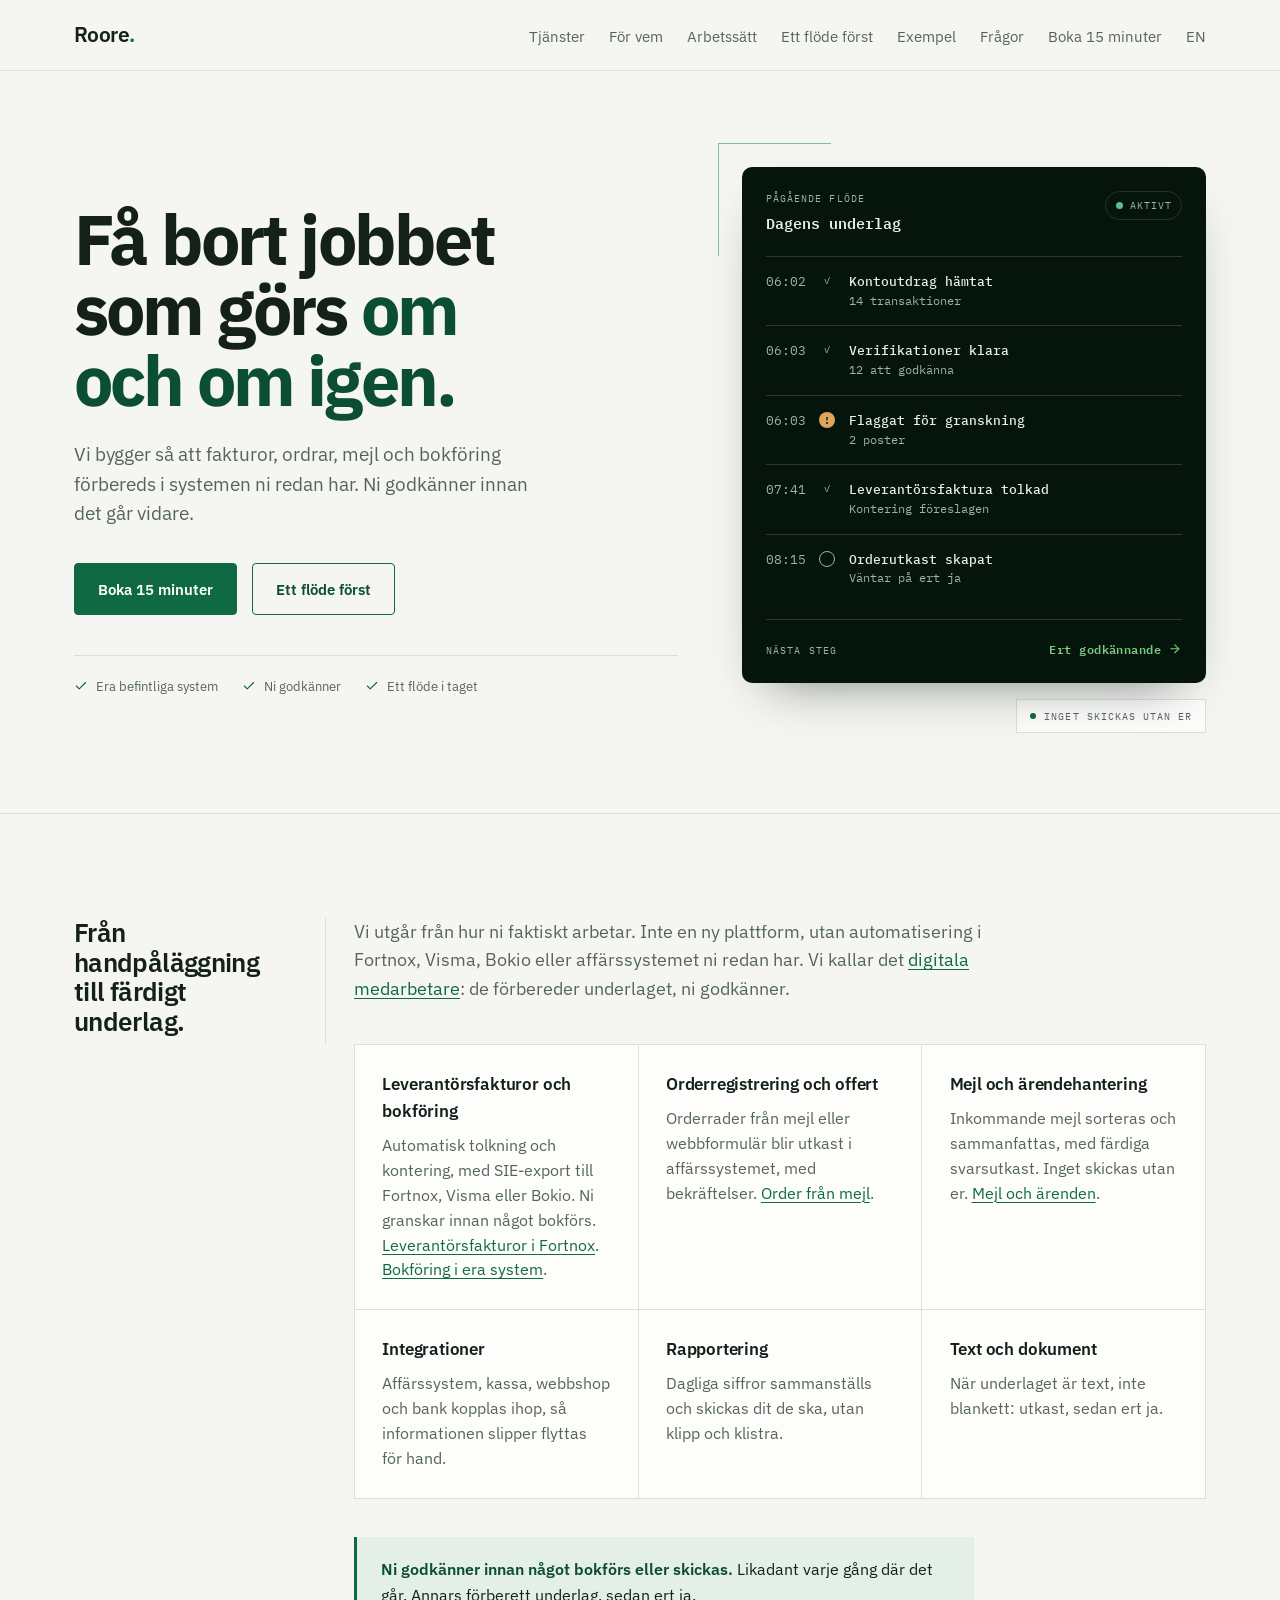
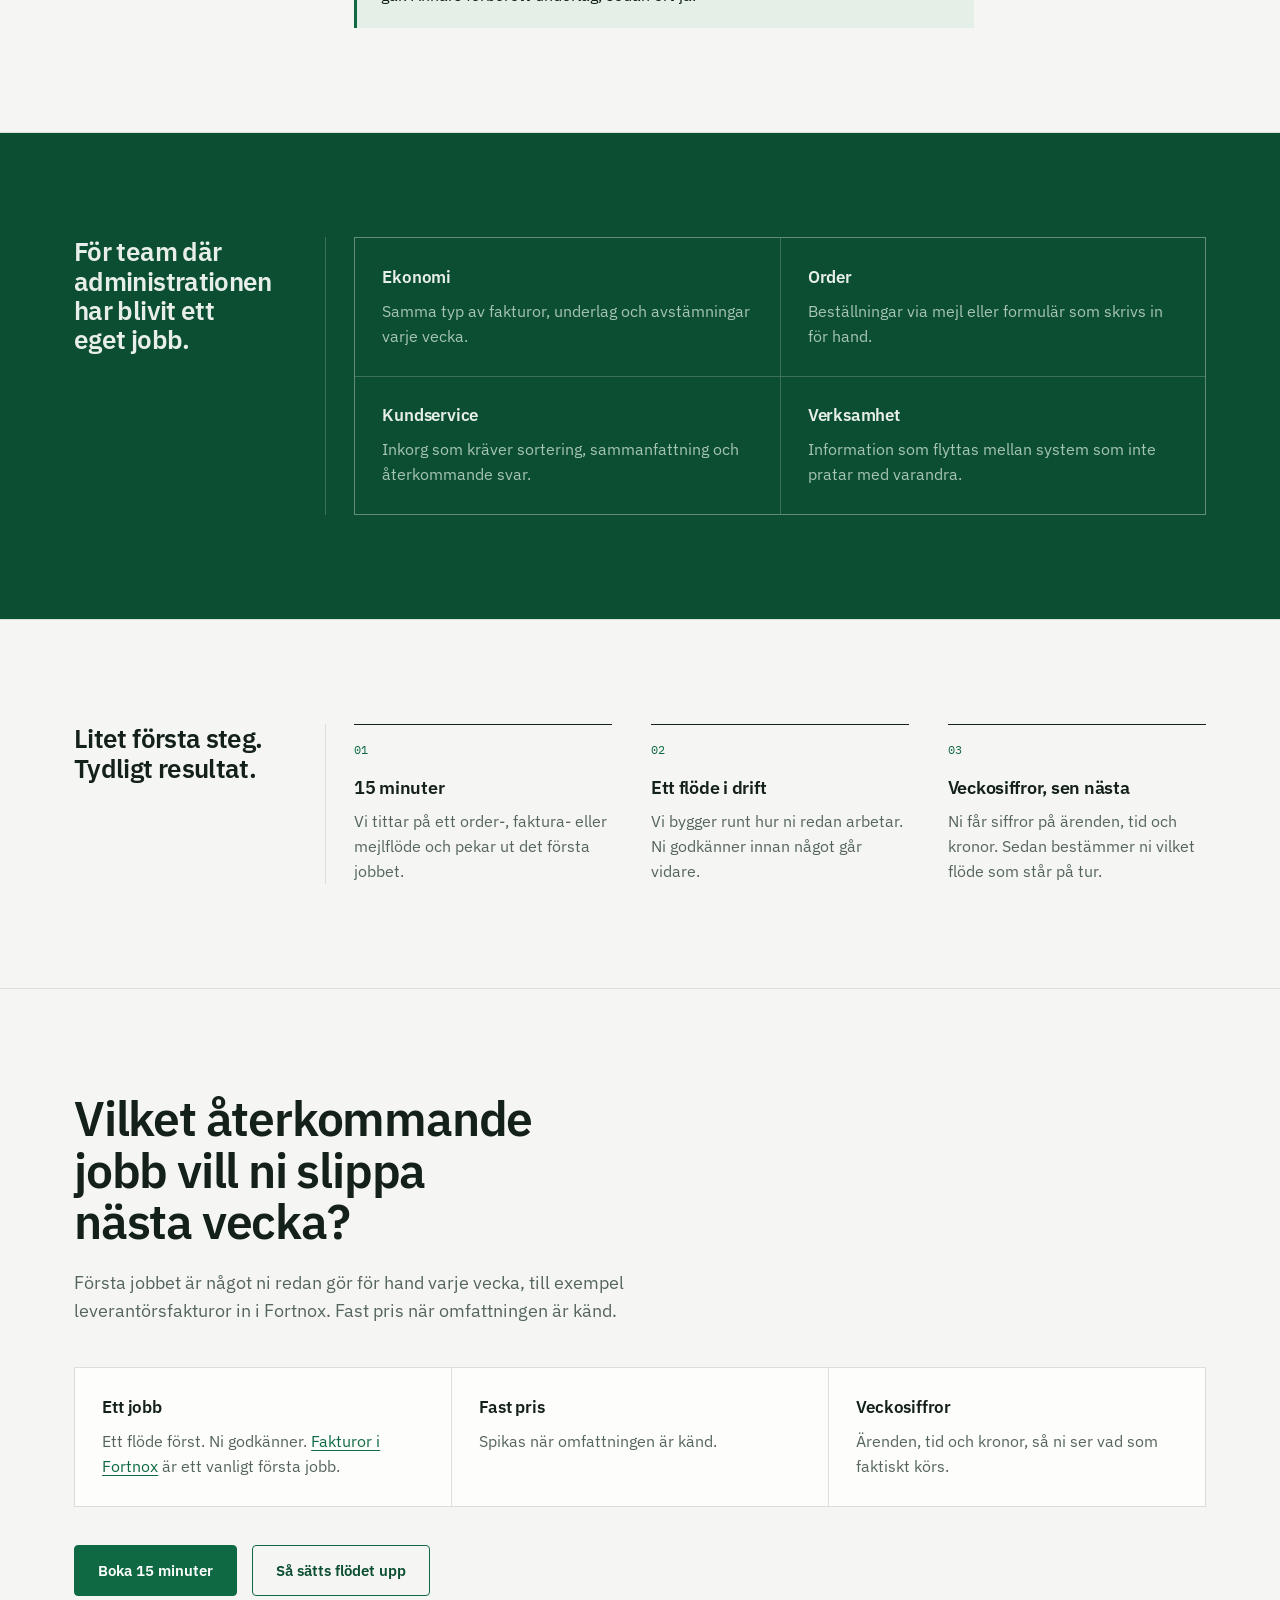
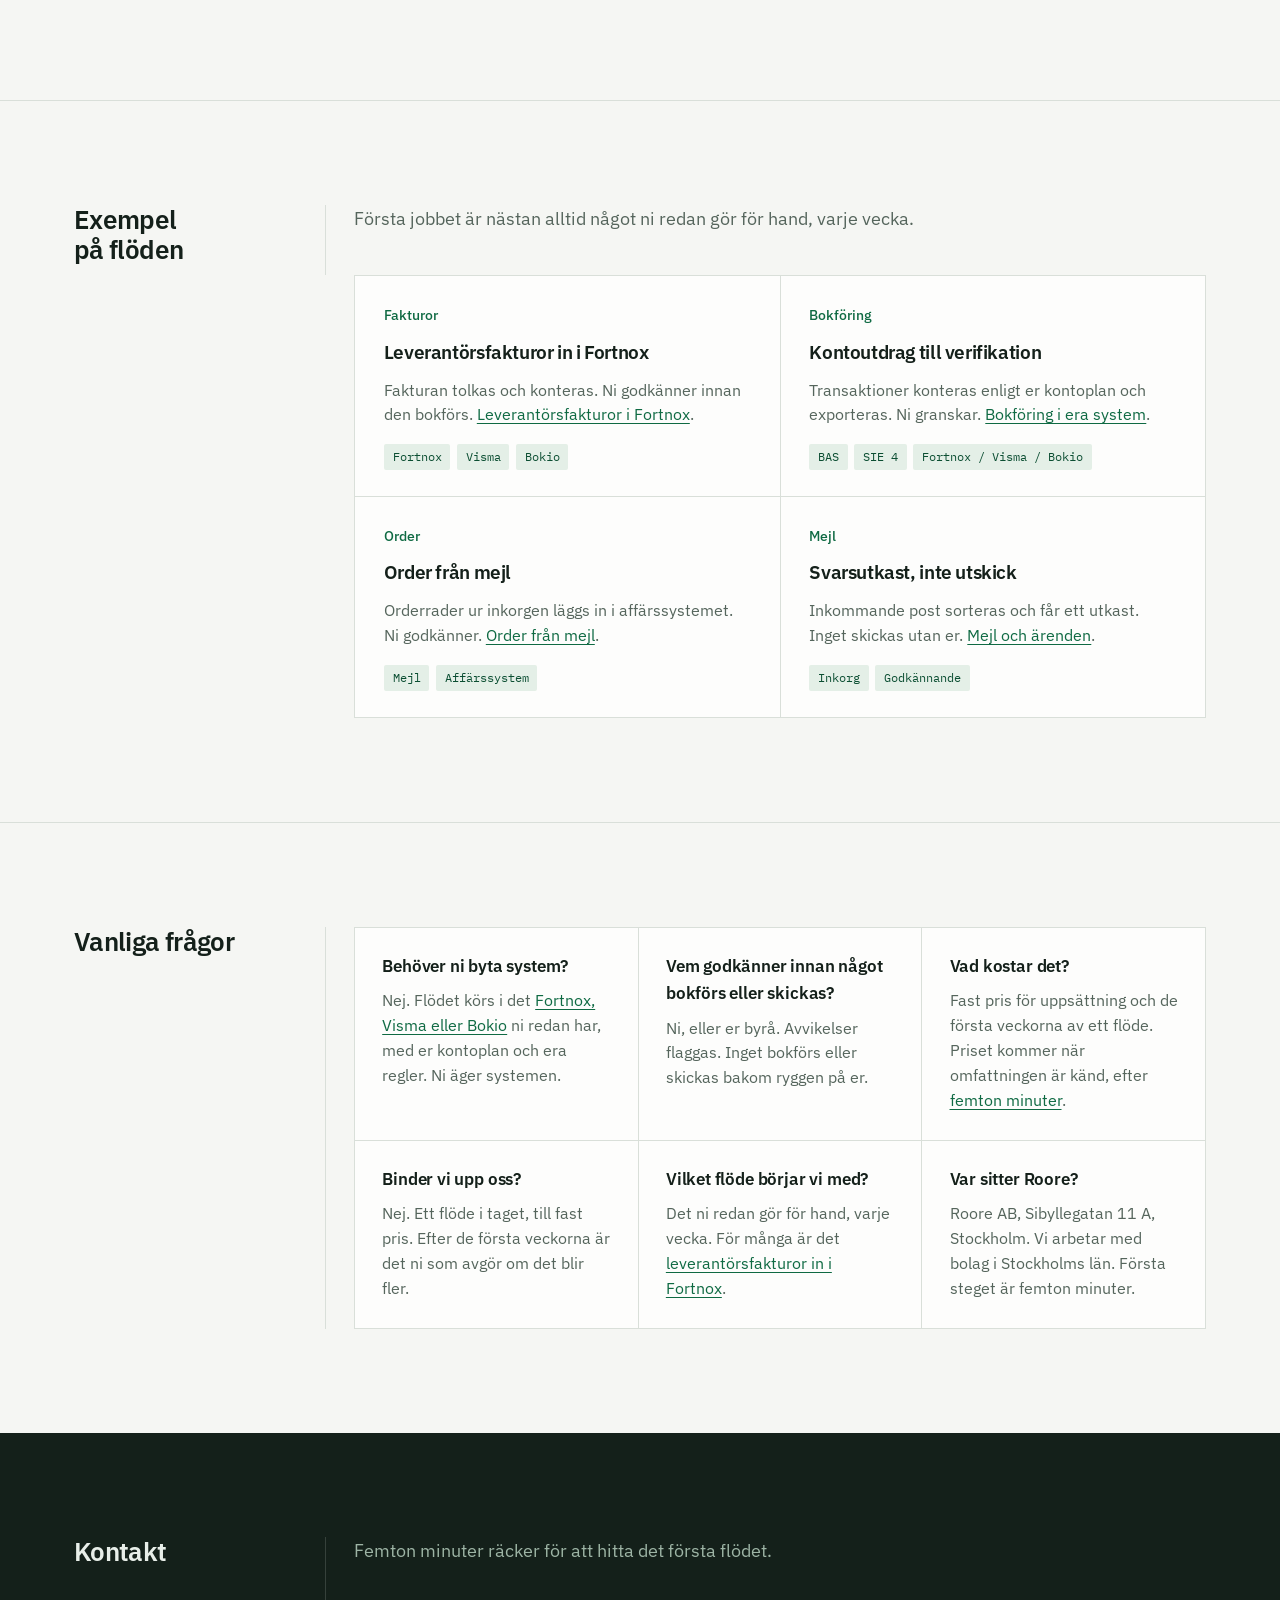
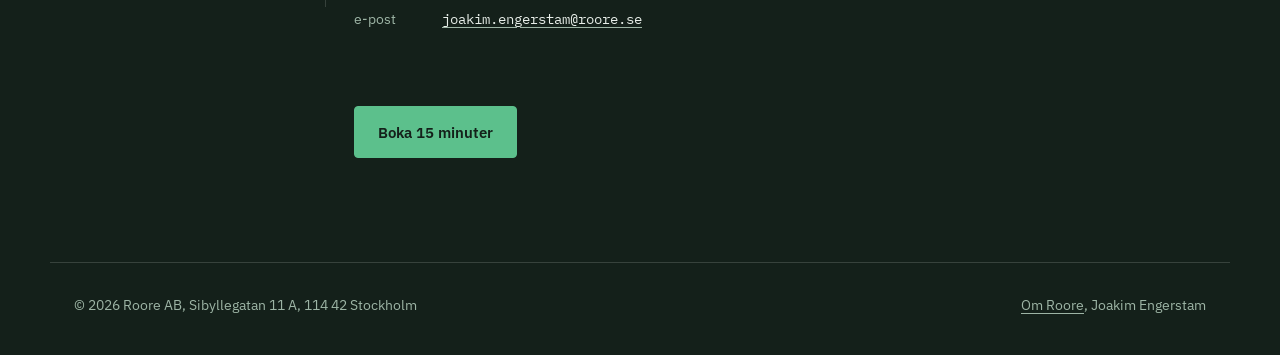
==== commit f34d8248: "SEO" ====
--- a/index.html
+++ b/index.html
@@ -108,6 +108,65 @@
       }
     },
     {
+      "@type": "FAQPage",
+      "@id": "https://roore.se/#faq",
+      "url": "https://roore.se/",
+      "inLanguage": "sv",
+      "isPartOf": {
+        "@id": "https://roore.se/#website"
+      },
+      "mainEntity": [
+        {
+          "@type": "Question",
+          "name": "Behöver ni byta system?",
+          "acceptedAnswer": {
+            "@type": "Answer",
+            "text": "Nej. Flödet körs i det Fortnox, Visma eller Bokio ni redan har, med er kontoplan och era regler. Ni äger systemen."
+          }
+        },
+        {
+          "@type": "Question",
+          "name": "Vem godkänner innan något bokförs eller skickas?",
+          "acceptedAnswer": {
+            "@type": "Answer",
+            "text": "Ni, eller er byrå. Avvikelser flaggas. Inget bokförs eller skickas bakom ryggen på er."
+          }
+        },
+        {
+          "@type": "Question",
+          "name": "Vad kostar det?",
+          "acceptedAnswer": {
+            "@type": "Answer",
+            "text": "Fast pris för uppsättning och de första veckorna av ett flöde. Priset kommer när omfattningen är känd, efter femton minuter."
+          }
+        },
+        {
+          "@type": "Question",
+          "name": "Binder vi upp oss?",
+          "acceptedAnswer": {
+            "@type": "Answer",
+            "text": "Nej. Ett flöde i taget, till fast pris. Efter de första veckorna är det ni som avgör om det blir fler."
+          }
+        },
+        {
+          "@type": "Question",
+          "name": "Vilket flöde börjar vi med?",
+          "acceptedAnswer": {
+            "@type": "Answer",
+            "text": "Det ni redan gör för hand, varje vecka. För många är det leverantörsfakturor in i Fortnox."
+          }
+        },
+        {
+          "@type": "Question",
+          "name": "Var sitter Roore?",
+          "acceptedAnswer": {
+            "@type": "Answer",
+            "text": "Roore AB, Sibyllegatan 11 A, Stockholm. Vi arbetar med bolag i Stockholms län. Första steget är femton minuter."
+          }
+        }
+      ]
+    },
+    {
       "@type": "WebSite",
       "@id": "https://roore.se/#website",
       "url": "https://roore.se/",
@@ -125,7 +184,7 @@
     </script>
     <link rel="preconnect" href="https://fonts.googleapis.com">
     <link rel="preconnect" href="https://fonts.gstatic.com" crossorigin>
-    <link href="https://fonts.googleapis.com/css2?family=IBM+Plex+Sans:wght@400;500;600&family=IBM+Plex+Mono:wght@400;500&display=swap" rel="stylesheet">
+    <link href="https://fonts.googleapis.com/css2?family=IBM+Plex+Sans:wght@400;500;600;700&family=IBM+Plex+Mono:wght@400;500&display=swap" rel="stylesheet">
     <link rel="stylesheet" href="./styles.css">
 </head>
 
@@ -139,6 +198,7 @@
                 <a href="#arbetssatt">Arbetssätt</a>
                 <a href="#pilot">Ett flöde först</a>
                 <a href="#arbeten">Exempel</a>
+                <a href="#fragor">Frågor</a>
                 <a href="mailto:joakim.engerstam@roore.se?subject=15%20minuter">Boka 15 minuter</a>
                 <a href="/en/" hreflang="en">EN</a>
             </nav>
@@ -378,6 +438,39 @@
             </div>
         </section>
 
+        <!-- Vanliga frågor -->
+        <section class="block" id="fragor">
+            <div class="wrap">
+                <h2>Vanliga frågor</h2>
+                <div class="flows">
+                    <div class="flow">
+                        <h3>Behöver ni byta system?</h3>
+                        <p>Nej. Flödet körs i det <a href="/bokforing/">Fortnox, Visma eller Bokio</a> ni redan har, med er kontoplan och era regler. Ni äger systemen.</p>
+                    </div>
+                    <div class="flow">
+                        <h3>Vem godkänner innan något bokförs eller skickas?</h3>
+                        <p>Ni, eller er byrå. Avvikelser flaggas. Inget bokförs eller skickas bakom ryggen på er.</p>
+                    </div>
+                    <div class="flow">
+                        <h3>Vad kostar det?</h3>
+                        <p>Fast pris för uppsättning och de första veckorna av ett flöde. Priset kommer när omfattningen är känd, efter <a href="/pilot/">femton minuter</a>.</p>
+                    </div>
+                    <div class="flow">
+                        <h3>Binder vi upp oss?</h3>
+                        <p>Nej. Ett flöde i taget, till fast pris. Efter de första veckorna är det ni som avgör om det blir fler.</p>
+                    </div>
+                    <div class="flow">
+                        <h3>Vilket flöde börjar vi med?</h3>
+                        <p>Det ni redan gör för hand, varje vecka. För många är det <a href="/leverantorsfakturor-fortnox/">leverantörsfakturor in i Fortnox</a>.</p>
+                    </div>
+                    <div class="flow">
+                        <h3>Var sitter Roore?</h3>
+                        <p>Roore AB, Sibyllegatan 11 A, Stockholm. Vi arbetar med bolag i Stockholms län. Första steget är femton minuter.</p>
+                    </div>
+                </div>
+            </div>
+        </section>
+
         <!-- Kontakt -->
         <section class="block" id="kontakt">
             <div class="wrap">
--- a/styles.css
+++ b/styles.css
@@ -125,6 +125,22 @@
     margin-bottom: 0.9rem;
 }
 
+/* breadcrumb. takes the .eyebrow slot on the five pages whose eyebrow was only a
+   category label, so the hero still carries exactly one small label above the h1.
+   labels match the BreadcrumbList names in each page's JSON-LD, word for word. */
+.crumbs {
+    display: flex;
+    flex-wrap: wrap;
+    align-items: baseline;
+    gap: 0.5rem;
+    font-size: 0.9rem;
+    font-weight: 500;
+    margin-bottom: 0.9rem;
+}
+.crumbs a { color: var(--green); text-decoration: none; }
+.crumbs a:hover { color: var(--green-deep); text-decoration: underline; }
+.crumbs span { color: var(--muted); }
+
 .hero h1 {
     font-size: clamp(2.4rem, 5.8vw, 4.4rem);
     font-weight: 700;
